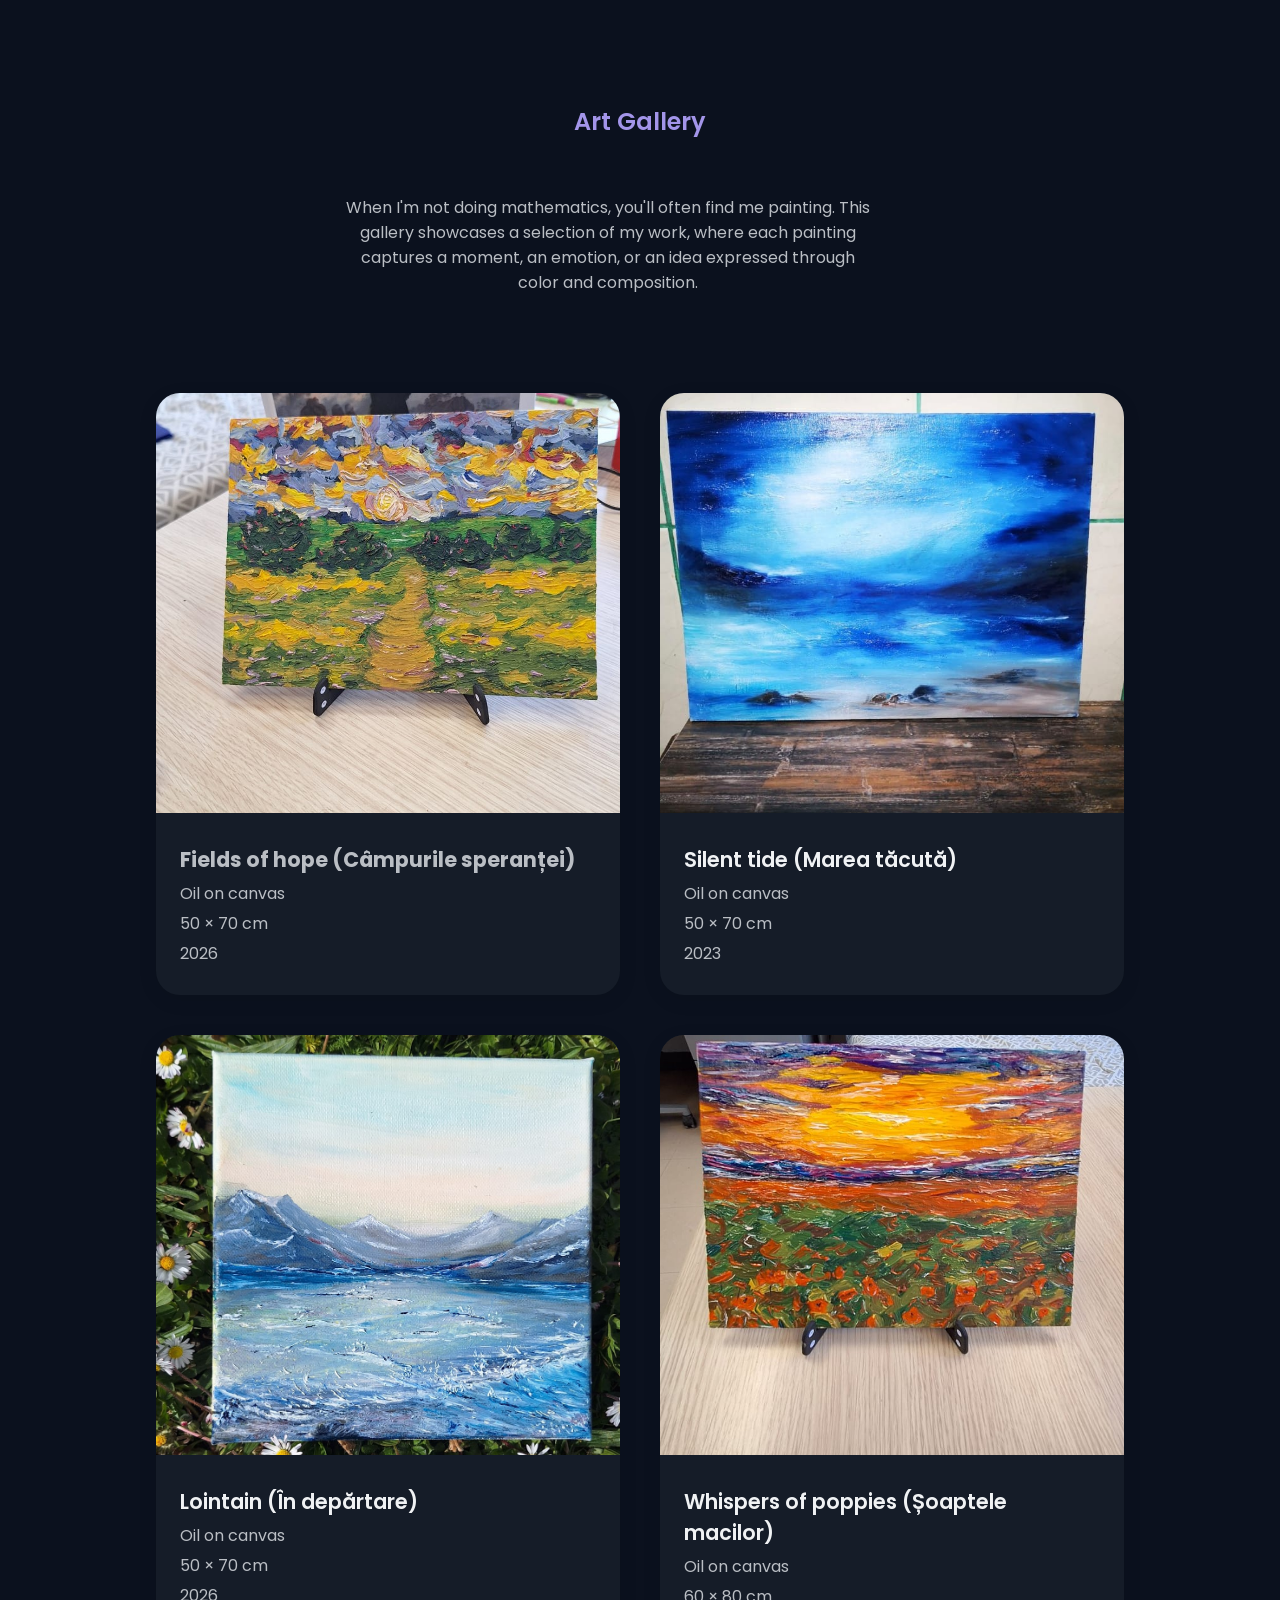
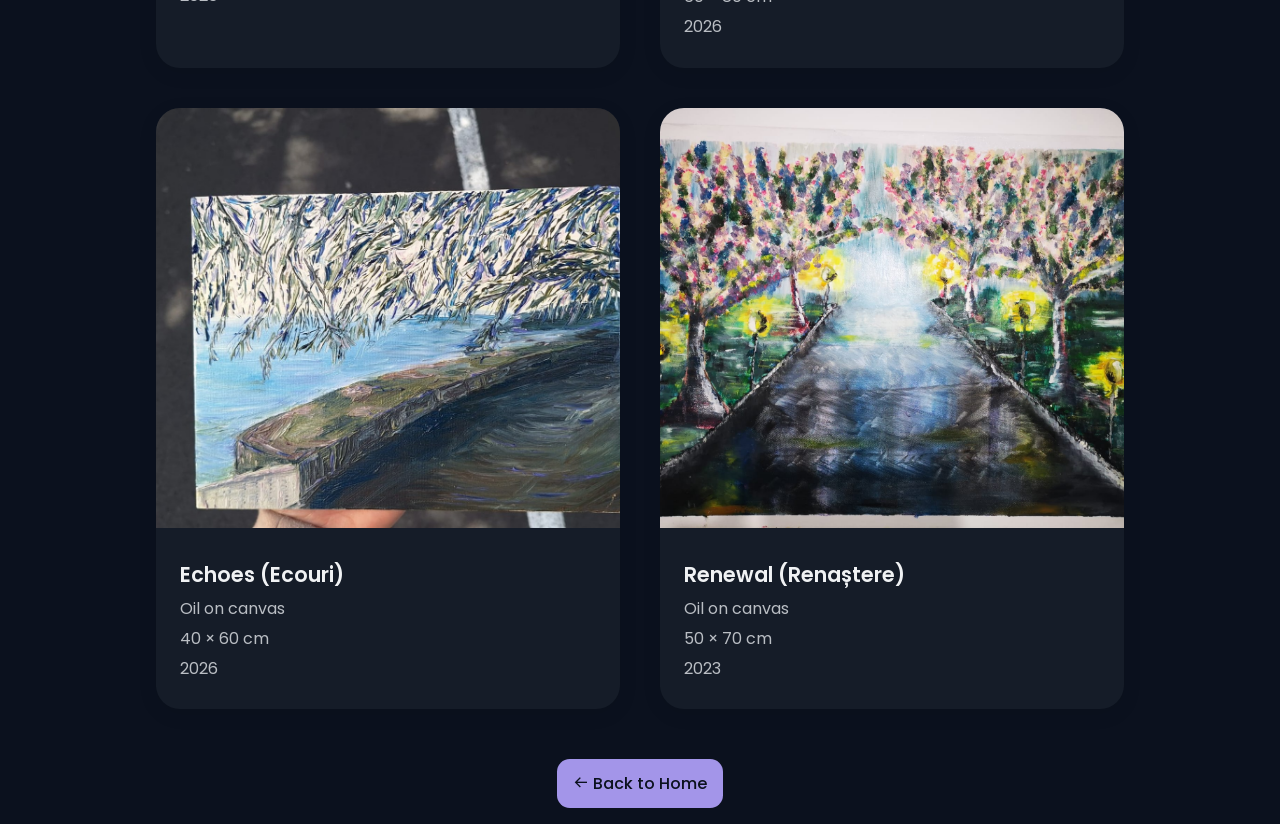
==== paintings.html @ 7c7a3808 "Update paintings.html" ====
<!DOCTYPE html>
<html lang="en">
<head>
    <meta charset="UTF-8">
    <meta name="viewport" content="width=device-width, initial-scale=1.0">
    <title>Art Gallery | Ana-Maria Oriță</title>
    
    <!--=============== ICONS ===============-->
    <link href="https://unpkg.com/boxicons@2.1.2/css/boxicons.min.css" rel="stylesheet">

    <!--=============== SWIPER FOR CAROUSELS (optional for publications/projects) ===============-->
    <link rel="stylesheet" href="assets/css/swiper-bundle.min.css">

    <!--=============== GOOGLE FONTS ===============-->
    <link href="https://fonts.googleapis.com/css2?family=Roboto:wght@400;500;700&family=Merriweather:wght@400;700&display=swap" rel="stylesheet">


    <link rel="stylesheet" href="assets/css/styles.css">
    <link href="https://unpkg.com/boxicons@2.1.2/css/boxicons.min.css" rel="stylesheet">
      
</head>

<body>
    <main class="main">
<section class="section">

    <h2 class="section__title">Art Gallery</h2>

    <p class="about__description" style="max-width:900px;margin:auto;text-align:center;">
        When I'm not doing mathematics, you'll often find me painting. This gallery showcases a selection of my work, where each painting captures a moment, an emotion, or an idea expressed through color and composition.

    </p>

    <br><br>
    
<!-- ================= Painting 11 ================= --> 
    <div class="paintings__container container">

        <div class="painting__card">

            <img src="assets/img/4.jpeg"
                 class="painting__img"
                 alt="Lointain">

            <div class="painting__content">

                <h5 class="painting__title">
                    Fields of hope (Câmpurile speranței)
                </h5>

                <p class="painting__medium">
                    Oil on canvas
                </p>

                <p class="painting__dimensions">
                    50 × 70 cm
                </p>

                <p class="painting__year">
                    2026
                </p>
                
                

            </div>

        </div>
         <!-- ================= Painting 4 ================= -->

        <div class="painting__card">

            <img src="assets/img/mare2.jpeg"
                 class="painting__img"
                 alt="Lointain">

            <div class="painting__content">

                <h3 class="painting__title">
                    Silent tide (Marea tăcută)
                </h3>

                <p class="painting__medium">
                    Oil on canvas
                </p>

                <p class="painting__dimensions">
                    50 × 70 cm
                </p>

                <p class="painting__year">
                    2023
                </p>
                
            </div>

        </div> 


    
 

        <!-- ================= Painting 1 ================= -->

        <div class="painting__card">

            <img src="assets/img/1.jpeg"
                 class="painting__img"
                 alt="Lointain">

            <div class="painting__content">

                <h3 class="painting__title">
                    Lointain (În depărtare)
                </h3>

                <p class="painting__medium">
                    Oil on canvas
                </p>

                <p class="painting__dimensions">
                    50 × 70 cm
                </p>

                <p class="painting__year">
                    2026
                </p>
                

            </div>

        </div>

        <!-- ================= Painting 2 ================= -->

        <div class="painting__card">

            <img src="assets/img/5.jpeg"
                 class="painting__img">

            <div class="painting__content">

                <h3 class="painting__title">
                   Whispers of poppies (Șoaptele macilor)
                </h3>

                <p class="painting__medium">
                    Oil on canvas
                </p>

                <p class="painting__dimensions">
                    60 × 80 cm
                </p>

                <p class="painting__year">
                    2026
                </p>

               

            </div>

        </div>

        <!-- ================= Painting 3 ================= -->

        <div class="painting__card">

            <img src="assets/img/3.jpeg"
                 class="painting__img">

            <div class="painting__content">

                <h3 class="painting__title">
                    Echoes (Ecouri)
                </h3>

                <p class="painting__medium">
                    Oil on canvas
                </p>

                <p class="painting__dimensions">
                    40 × 60 cm
                </p>

                <p class="painting__year">
                    2026
                </p>

               

            </div>

        </div> 
         <!-- ================= Painting 4 ================= -->

        <div class="painting__card">

            <img src="assets/img/2.jpeg"
                 class="painting__img"
                 alt="Lointain">

            <div class="painting__content">

                <h3 class="painting__title">
                    Renewal (Renaștere)
                </h3>

                <p class="painting__medium">
                    Oil on canvas
                </p>

                <p class="painting__dimensions">
                    50 × 70 cm
                </p>

                <p class="painting__year">
                    2023
                </p>
                
            </div>

        </div> 

    </div>
    
    

    <br><br>

    <div style="text-align:center;">

        <a href="index.html" class="button">
            <i class='bx bx-arrow-back'></i>
            Back to Home
        </a>

    </div>

</section>
</main>

</body>
</html>
---- assets/css/styles.css ----
/*=============== GOOGLE FONTS ===============*/
@import url("https://fonts.googleapis.com/css2?family=Poppins:wght@400;500;600&display=swap");

/*=============== VARIABLES CSS ===============*/
:root {
  --header-height: 3.5rem;

  /*========== Colors ==========*/
  /*Color mode HSL(hue, saturation, lightness)*/
  /*   
        Purple: hsl(250, 66%, 75%)
        Blue: hsl(207, 90%, 72%)
        Pink: hsl(356, 66%, 75%)
        Teal: hsl(174, 63%, 62%)
  */
  --first-hue: 250;
  --sat: 66%;
  --lig: 75%;
  --second-hue: 219;
  --first-color: hsl(var(--first-hue), var(--sat), var(--lig));
  --first-color-alt: hsl(var(--first-hue), var(--sat), 71%); /* -4% */
  --title-color: hsl(var(--second-hue), 15%, 95%);
  --text-color: hsl(var(--second-hue), 8%, 75%);
  --text-color-light: hsl(var(--second-hue), 4%, 55%);
  --body-color: hsl(var(--second-hue), 48%, 8%);
  --container-color: hsl(var(--second-hue), 32%, 12%);

  /*========== Font and typography ==========*/
  /*.5rem = 8px | 1rem = 16px ...*/
  --body-font: "Poppins", sans-serif;
  --biggest-font-size: 1.75rem;
  --h1-font-size: 1.5rem;
  --h2-font-size: 1.25rem;
  --h3-font-size: 1rem;
  --normal-font-size: 0.938rem;
  --small-font-size: 0.813rem;
  --smaller-font-size: 0.75rem;
  --tiny-font-size: 0.625rem;

  /*========== Font weight ==========*/
  --font-medium: 500;
  --font-semibold: 600;

  /*========== z index ==========*/
  --z-tooltip: 10;
  --z-fixed: 100;
  --z-modal: 1000;
}

/* Responsive typography */
@media screen and (min-width: 968px) {
  :root {
    --biggest-font-size: 2.5rem;
    --h1-font-size: 2.25rem;
    --h2-font-size: 1.5rem;
    --h3-font-size: 1.25rem;
    --normal-font-size: 1rem;
    --small-font-size: 0.875rem;
    --smaller-font-size: 0.813rem;
  }
}

/*=============== BASE ===============*/
* {
  box-sizing: border-box;
  padding: 0;
  margin: 0;
}

html {
  scroll-behavior: smooth;
}

body,
button,
input,
textarea {
  font-family: var(--body-font);
  font-size: var(--normal-font-size);
}

body {
  background-color: var(--body-color);
  color: var(--text-color);
  transition: 0.4s; /* for light mode animation */
}

h1,
h2,
h3 {
  color: var(--title-color);
  font-weight: var(--font-semibold);
}

ul {
  list-style: none;
}

a {
  text-decoration: none;
}

button {
  cursor: pointer;
  border: none;
  outline: none;
}

img {
  max-width: 100%;
  height: auto;
} 
.toggle-content {
    display: none;
    margin-top: 1rem;
    color: var(--text-color);
}

.toggle-title {
    cursor: pointer;
    color: var(--first-color);
}

.toggle-title:hover {
    text-decoration: underline;
}
/*=============== THEME ===============*/
.change__theme {
  font-size: 1.25rem;
  cursor: pointer;
  transition: 0.3s;
}

.change__theme:hover {
  color: var(--first-color);
}

/*========== Variables light theme ==========*/
body.light-theme {
  --title-color: hsl(var(--second-hue), 15%, 15%);
  --text-color: hsl(var(--second-hue), 8%, 35%);
  --body-color: hsl(var(--second-hue), 100%, 99%);
  --container-color: #e9e9e9;
}

/*========== 
    Color changes in some parts of 
    the website, in light theme
==========*/
.light-theme .scroll-header {
  box-shadow: 0 2px 4px hsla(0, 0%, 1%, 0.1);
}

.light-theme .nav__menu {
  background-color: hsla(var(--second-hue), 32%, 90%, 0.8);
}

.light-theme .section__subtitle {
  color: var(--text-color);
}

.light-theme .home__social-link {
  box-shadow: 0 2px 16px hsla(var(--second-hue), 48%, 8%, 0.1);
}

.light-theme .home__social-link::after,
.light-theme .footer__social-link {
  background-color: var(--title-color);
}

.light-theme .home__social-link,
.light-theme .home__scroll,
.light-theme .button,
.light-theme .button:hover,
.light-theme .active-work,
.light-theme .footer__title,
.light-theme .footer__link,
.light-theme .footer__copy {
  color: var(--title-color);
}

.light-theme .about__box {
  box-shadow: 0 2px 16px hsla(var(--second-hue), 48%, 8%, 0.1);
}

.light-theme .button,
.light-theme .skills__content,
.light-theme .services__card,
.light-theme .work__card,
.light-theme .testimonial__card,
.light-theme .contact__card,
.light-theme .contact__form-div {
  box-shadow: 0 2px 16px hsla(var(--second-hue), 48%, 8%, 0.1);
}

.light-theme::-webkit-scrollbar {
  background-color: hsl(var(--second-hue), 8%, 80%);
}
/*=============== REUSABLE CSS CLASSES ===============*/
.container {
  max-width: 968px;
  margin-left: 1rem;
  margin-right: 1rem;
}

.grid {
  display: grid;
  gap: 1.25rem;
}

.main {
  overflow: visible;
}

.section {
  padding: 4.5rem 0 1rem;
}

.section__title,
.section__subtitle {
  text-align: center;
}

.section__title {
  font-size: var(--h2-font-size);
  color: var(--first-color);
  margin-bottom: 2rem;
}

.section__subtitle {
  display: block;
  font-size: var(--smaller-font-size);
  color: var(--text-color-light);
}


/*=============== HEADER & NAV===============*/
.header {
  position: fixed;
  top: 0;
  left: 0;
  width: 100%;
  /* height: var(--header-height); */
  background-color: var(--body-color);
  z-index: var(--z-fixed);
  transition: 0.4s;
}

.nav {
  height: var(--header-height);
  display: flex;
  justify-content: space-between;
  align-items: center;
}

.nav__logo {
  color: var(--first-color);
  font-weight: var(--font-medium);
  transition: 0.4s;
}

.nav__logo:hover {
  color: var(--first-color-alt);
}

.nav__menu {
  position: fixed;
  bottom: 1rem;
  background-color: hsla(var(--second-hue), 32%, 16%, 0.8);
  width: 90%;
  border-radius: 4rem;
  padding: 1rem 2.25rem;
  backdrop-filter: blur(10px);
  transition: 0.4s;
}

.nav__list {
  display: flex;
  justify-content: space-between;
  align-items: center;
}

.nav__link {
  color: var(--text-color);
  font-size: 1.25rem;
  padding: 0.4rem;
  font-weight: var(--font-medium);
  text-decoration: none;
  transition: 0.4s;
  display: flex;
  border-radius: 5rem;
}

/* Active link */
.active-link {
  background: linear-gradient(
    180deg,
    hsla(var(--first-hue), var(--sat), var(--lig), 0.5),
    hsla(var(--first-hue), var(--sat), var(--lig), 0.2)
  );
  box-shadow: 0 0 16px hsla(var(--first-hue), var(--sat), var(--lig), 0.4);
  border-radius: 5rem;

  color: var(--title-color);
}

/* Change background header */
.scroll-header {
  box-shadow: 0 4px 4px hsla(0, 0%, 4%, 0.3);
}

/*=============== HOME ===============*/
.home__container {
  position: relative;
  row-gap: 4.5rem;
  padding-top: 2rem;
}

.home__data {
  text-align: center;
}

.home__greeting,
.home__education {
  font-size: var(--small-font-size);
  font-weight: var(--font-medium);
}

.home__greeting {
  display: block;
  color: var(--title-color);
  margin-bottom: 0.25rem;
}

.home__education {
  color: var(--text-color);
  margin-bottom: 2.5rem;
}

.home__name {
  font-size: var(--biggest-font-size);
  color: var(--first-color);
}

.home__img {
  width: 160px;
}

.home__handle {
  justify-self: center;
  width: 190px;
  height: 293px;
  background: linear-gradient(
    180deg,
    hsla(var(--first-hue), var(--sat), var(--lig), 0.5),
    hsla(var(--first-hue), var(--sat), var(--lig), 0.1)
  );

  border-radius: 10rem 10rem 1rem 1rem;
  display: flex;
  align-items: flex-end;
  justify-content: center;
  overflow: hidden;
}

.home__button {
  display: flex;
  justify-content: center;
  align-items: center;
  gap: 1rem;
}

.home__social,
.home__scroll {
  position: absolute;
}

.home__social {
  bottom: 4rem;
  left: 0;
  display: grid;
  row-gap: 0.5rem;
}

.home__social-link {
  width: max-content;
  background-color: var(--container-color);
  color: var(--first-color);
  padding: 0.25rem;
  border-radius: 0.5rem;
  display: flex;
  font-size: 1rem;
  transition: 0.4s;
}

.home__social-link:hover {
  background-color: var(--first-color);
  color: #ffffff;
}

.home__social::after {
  content: "";
  width: 32px;
  height: 1px;
  background-color: var(--first-color);
  transform: rotate(90deg) translate(16px, 4px);
}

.home__scroll {
  color: var(--first-color);
  right: -1.5rem;
  bottom: 4rem;
  display: grid;
  row-gap: 2.25rem;
  justify-items: center;
}

.home__scroll-icon {
  font-size: 1.25rem;
}

.home__scroll-name {
  font-size: var(--smaller-font-size);
  transform: rotate(-90deg);
}

/*=============== BUTTONS ===============*/
.button {
  display: inline-block;
  background-color: var(--first-color);
  color: var(--body-color);
  padding: 0.75rem 1rem;
  border-radius: 0.8rem;
  font-weight: var(--font-medium);
  transition: 0.4s;
}

.button:hover {
  background-color: var(--first-color-alt);
  color: var(--body-color);
}

.button--ghost {
  background-color: transparent;
  color: var(--first-color);
  border: 1px solid var(--first-color);
}

/*=============== ABOUT ===============*/
.about__container {
  row-gap: 2.5rem;
}

.about__img {
  width: 220px;
  border-radius: 1.5rem;
  justify-self: center;
}

.about__data {
  text-align: center;
}

.about__info {
  display: grid;
  grid-template-columns: repeat(3, 1fr);
  gap: 0.5rem;
  margin-bottom: 2rem;
}

.about__box {
  background-color: var(--container-color);
  border-radius: 0.75rem;
  padding: 0.75rem 0.5rem;
}

.about__icon {
  font-size: 1.5rem;
  color: var(--first-color);
  margin-bottom: 0.5rem;
}

.about__title {
  font-size: var(--small-font-size);
}

.about__subtitle {
  font-size: var(--tiny-font-size);
}

.about__description {
  margin-bottom: 2rem;
}

/*=============== SKILLS ===============*/

/* Container general */
.skills__container {
  display: flex;
  flex-wrap: wrap;         /* permite mai multe coloane/rânduri */
  gap: 2rem;               /* spațiu între coloane */
  padding-top: 1rem;
  justify-content: center; /* centrăm conținutul */
}

/* Fiecare box de skills */
.skills__content {
  background-color: var(--container-color);
  padding: 2rem;           /* mai uniform */
  border-radius: 1.25rem;
  flex: 1 1 400px;         /* ocupă minim 400px, se extinde dacă e nevoie */
  max-width: 480px;        /* nu devine prea larg */
  display: flex;
  flex-direction: column;
  align-items: center;
}

/* Titlu box */
.skills__title {
  font-size: var(--h3-font-size);
  font-weight: var(--font-medium);
  color: var(--first-color);
  text-align: center;
  margin-bottom: 1.5rem;
}

/* Container pentru itemele de skills */
.skills__box {
  display: flex;
  flex-wrap: wrap;          /* permite împărțirea pe mai multe rânduri */
  gap: 1rem 2rem;           /* 1rem între rânduri, 2rem între coloane */
  justify-content: center;
}

/* Fiecare skill individual */
.skills__data {
  flex: 1 1 45%;            /* două coloane pe desktop */
  display: flex;
  align-items: center;
  gap: 0.5rem;              /* spațiu între icon și text */
  margin-bottom: 0.5rem;    /* spațiu între rânduri */
}

/* Iconițe check */
.skills .bxs-badge-check {
  font-size: 1.2rem;
  color: var(--first-color);
}

/* Numele skill-ului */
.skills__name {
  font-size: var(--normal-font-size);
  font-weight: var(--font-medium);
  line-height: 1.3;
}

/* Nivel skill (dacă folosești) */
.skills__level {
  font-size: var(--small-font-size);
}

/* Responsive: ecrane mici */
@media screen and (max-width: 630px) {
  .skills__data {
    flex: 1 1 100%;        /* pe mobil, o coloană pe rând */
  }

  .skills__content {
    padding: 1.5rem;
  }
}

/*=============== SERVICES ===============*/
.services__container {
  grid-template-columns: repeat(2, 1fr);
  gap: 1.5rem;
  padding-top: 1rem;
}

.services__card {
  background-color: var(--container-color);
  padding: 3rem 1.5rem 1.5em;
  border-radius: 1.25rem;
}

.services__title {
  font-size: var(--h3-font-size);
  margin-bottom: 2.5rem;
}

.services__button {
  color: var(--first-color);
  font-size: var(--small-font-size);
  display: flex;
  align-items: center;
  column-gap: 0.25rem;
  cursor: pointer;
}

.services__button:hover .services__icon {
  transform: translateX(0.25rem);
}

.services__icon {
  font-size: 1rem;
  transition: 0.4s;
}

/* Services modal */
.services__modal {
  position: fixed;
  inset: 0;
  background-color: hsl(var(--second-hue), 28%, 16%, 0.7);
  padding: 2rem 1rem;
  display: grid;
  place-items: center;
  transition: 0.4s;
  z-index: var(--z-modal);
  visibility: hidden;
  opacity: 0;
}

.services__modal-content {
  background-color: var(--body-color);
  padding: 4.5rem 1.5rem 2.5rem;
  border-radius: 1.5rem;
  position: relative;
}

.services__modal-title,
.services__modal-description {
  text-align: center;
}

.services__modal-title {
  font-size: var(--h3-font-size);
  color: var(--first-color);
  margin-bottom: 1rem;
}

.services__modal-description {
  font-size: var(--small-font-size);
  margin-bottom: 2rem;
}

.services__modal-list {
  display: grid;
  row-gap: 0.75rem;
}

.services__modal-item {
  display: flex;
  align-items: flex-start;
  column-gap: 0.5rem;
}

.services__modal-icon {
  font-size: 1.5rem;
  color: var(--first-color);
}

.services__modal-info {
  font-size: var(--small-font-size);
}

.services__modal-close {
  position: absolute;
  top: 1.5rem;
  right: 1.5rem;
  font-size: 1.5rem;
  color: var(--first-color);
  cursor: pointer;
}
/*Active modal*/

.active-modal {
  visibility: visible;
  opacity: 1;
}

/*=============== WORK ===============*/

.work__container {
  padding-top: 1rem;
}

.work__filters {
  display: flex;
  justify-content: center;
  align-items: center;
  column-gap: 0.75rem;
  margin-bottom: 2rem;
}

.work__item {
  cursor: pointer;
  color: var(--title-color);
  padding: 0.25rem 0.75rem;
  font-weight: var(--font-medium);
  border-radius: 0.5rem;
}

.work__card {
  background-color: var(--container-color);
  padding: 1rem;
  border-radius: 1rem;
}

.work__img {
  border-radius: 1rem;
  margin-bottom: 0.75rem;
}

.work__title {
  font-size: var(--normal-font-size);
  font-weight: var(--font-medium);
  margin-bottom: 0.25rem;
}

.work__button {
  width: max-content;
  color: var(--first-color);
  font-size: var(--small-font-size);
  display: flex;
  align-items: center;
  column-gap: 0.25rem;
  cursor: pointer;
}

.work__button:hover .work__icon {
  transform: translateX(0.25rem);
}

.work__icon {
  font-size: 1rem;
  transition: 0.4s;
}

/* Active item work*/
.active-work {
  background-color: var(--first-color);
  color: var(--body-color);
}

/*=============== TESTIMONIAL ===============*/
.testimonial__card {
  background-color: var(--container-color);
  padding: 1.25rem 1.5rem;
  border-radius: 1.5rem;
  margin-bottom: 3rem;
}

.testimonial__img {
  width: 60px;
  border-radius: 3rem;
  margin-bottom: 1rem;
}

.testimonial__name {
  font-size: var(--normal-font-size);
  font-weight: var(--font-medium);
  margin-bottom: 0.25rem;
}

.testimonial__description {
  font-size: var(--small-font-size);
  margin-bottom: 0.15rem;
}

/* Swiper class */
.swiper-pagination-bullet {
  background-color: var(--text-color-light);
}

.swiper-pagination-bullet-active {
  background-color: var(--first-color);
}

/*=============== CONTACT ===============*/
.contact__container {
  row-gap: 3rem;
  padding-bottom: 3rem;
}

.contact__title {
  text-align: center;
  font-size: var(--h3-font-size);
  margin-bottom: 1.5rem;
}

.contact__info {
  display: grid;
  gap: 1rem;
}

.contact__card {
  background-color: var(--container-color);
  padding: 2rem 1rem;
  border-radius: 0.75rem;
  text-align: center;
}

.contact__card-icon {
  font-size: 2rem;
  color: var(--title-color);
  margin-bottom: 0.25rem;
}

.contact__card-title,
.contact__card-data {
  font-size: var(--small-font-size);
}

.contact__card-title {
  font-weight: var(--font-medium);
}

.contact__card-data {
  display: block;
  margin-bottom: 0.75rem;
}

.contact__button {
  color: var(--first-color);
  font-size: var(--small-font-size);
  display: flex;
  align-items: center;
  justify-content: center;
  column-gap: 0.25rem;
  cursor: pointer;
}

.contact__button:hover .contact__button-icon {
  transform: translateX(0.25rem);
}

.contact__button-icon {
  font-size: 1rem;
  transition: 0.4s;
}

.contact__form-div {
  position: relative;
  margin-bottom: 2rem;
  height: 4rem;
}

.contact__form-input {
  position: absolute;
  top: 0;
  left: 0;
  width: 100%;
  height: 100%;
  border: 2px solid var(--text-color-light);
  background: none;
  border-radius: 0.75rem;
  padding: 1.5rem;
  font-size: var(--normal-font-size);
  color: var(--text-color);
  outline: none;
  z-index: 1;
}

.contact__form-tag {
  position: absolute;
  top: -0.75rem;
  left: 1.25rem;
  font-size: var(--smaller-font-size);
  padding: 0.25rem;
  background-color: var(--body-color);
  z-index: 10;
}

.contact__form-area {
  height: 17rem;
}

.contact__form-area textarea {
  resize: none;
}
/*=============== FOOTER ===============*/
.footer {
  background-color: var(--first-color);
}

.footer__container {
  padding: 2rem 0 6rem;
}

.footer__title,
.footer__link {
  color: var(--body-color);
}

.footer__title {
  text-align: center;
  margin-bottom: 2rem;
}

.footer__list {
  display: flex;
  justify-content: center;
  align-items: center;
  column-gap: 1.5rem;
  margin-bottom: 2rem;
}

.footer__social {
  display: flex;
  justify-content: center;
  align-items: center;
  column-gap: 1.25rem;
}

.footer__social-link {
  background-color: var(--body-color);
  color: var(--first-color);
  padding: 0.35rem;
  border-radius: 0.25rem;
  font-size: 1rem;
  display: inline-flex;
}

.footer__copy {
  display: block;
  margin-top: 4.5rem;
  color: var(--container-color);
  text-align: center;
  font-size: var(--smaller-font-size);
  margin-bottom: 2rem;
}

/*=============== SCROLL BAR ===============*/
::-webkit-scrollbar {
  width: 0.5rem;
  border-radius: 0.5rem;
  background-color: var(--container-color);
}

::-webkit-scrollbar-track {
  border-radius: 1.5rem;
}

::-webkit-scrollbar-thumb {
  background-color: var(--first-color);
  border-radius: 0.5rem;
}

::-webkit-scrollbar-thumb:hover {
  background-color: var(--first-color-alt);
}

/*=============== BREAKPOINTS ===============*/
/* For small devices */
@media screen and (max-width: 320px) {
  .nav__menu {
    padding: 1rem 1.5rem;
  }

  .home__button {
    flex-direction: column;
  }

  .home__handle {
    width: 150px;
    height: 253px;
  }

  .home__img {
    width: 130px;
  }

  .about__info {
    grid-template-columns: repeat(2, 1fr);
  }

  .skills__box {
    column-gap: 1rem;
  }

  .skills__name {
    font-size: var(--small-font-size);
  }

  .skills__level {
    font-size: var(--smaller-font-size);
  }

  .services__container {
    grid-template-columns: 145px;
    justify-content: center;
  }

  .work__item {
    font-size: var(--small-font-size);
  }

  .work__filters {
    column-gap: 0.25rem;
  }
}

@media screen and (min-width: 435px) {
  .work__container {
    justify-content: center;
    grid-template-columns: repeat(2, max-content);
  }

  .work__img {
    width: 165px;
  }
}

/* For medium devices */
@media screen and (min-width: 630px) {
  .nav__menu {
    width: 328px;
    left: 0;
    right: 0;
    margin: 0 auto;
  }

  .about__info {
    grid-template-columns: repeat(3, 180px);
    justify-content: center;
  }

  .about__description {
    padding: 1rem 5rem;
    width: 600px;
    margin: 0 auto 2rem auto;
  }

  .about__box {
    padding: 1.75rem 0.95rem;
  }

  .skills__container {
    justify-content: center;
  }

  .skills__content {
    padding: 4rem 8.8rem;
  }

  .skills__title {
    font-size: var(--h3-font-size);
    margin-bottom: 1.5rem;
  }

  .skills__box {
    column-gap: 5.5rem;
  }

  .services__container {
    grid-template-columns: repeat(3, 177px);
    justify-content: center;
  }

  .services__modal-content {
    width: 500px;
    padding: 4.5rem 2.5rem 2.5rem;
  }

  .services__modal-description {
    padding: 0 3.5rem;
  }

  .work__container {
    justify-content: center;
    grid-template-columns: repeat(2, max-content);
  }

  .work__img {
    width: 250px;
  }

  .testimonial__container {
    width: 600px;
    margin: auto;
  }

  .contact__container {
    display: grid;
    grid-template-columns: 220px 340px;
    column-gap: 2rem;
    justify-content: center;
  }

  .contact__info {
    grid-template-columns: 200px;
    gap: 1rem;
  }

  .contact__form {
    width: 340px;
  }
  /* .contact__info {
    grid-template-columns: 350px;
    justify-content: center;
  }

  .contact__form {
    width: 360px;
    margin: 0 auto;
  } */
}

/* @media screen and (min-width: 767px) {
  /* .work__container {
    grid-template-columns: repeat(2, max-content);
  } */

/* .contact__info {
    grid-template-columns: 300px;
  }

  .contact__container {
    grid-template-columns: repeat(2, 325px);
    justify-content: center;
  }
} */

/* For large devices */
@media screen and (min-width: 992px) {
  .container {
    margin-left: auto;
    margin-right: auto;
  }

  .section {
    padding: 6.5rem 0 1rem;
  }

  .section__title {
    margin-bottom: 3.5rem;
  }

  .nav {
    height: calc(var(--header-height) + 1rem);
  }

  .home__handle {
    width: 290px;
    height: 400px;
  }

  .home__img {
    width: 220px;
  }
  .home__social-link {
    padding: 0.4rem;
    font-size: 1.25rem;
  }

  .home__social::after {
    transform: rotate(90deg) translate(16px, -1px);
  }

  .home__scroll-icon {
    font-size: 2rem;
  }

  .about__container {
    grid-template-columns: repeat(2, 1fr);
    align-items: center;
    column-gap: 4rem;
  }

  .about__img {
    width: 350px;
  }

  .about__data {
    text-align: initial;
  }

  .about__info {
    justify-content: initial;
    gap: 2rem;
  }

  .about__box {
    text-align: center;
    padding: 1rem 1.25rem;
  }

  .about__description {
    padding: 0 4rem 0 0;
    margin-bottom: 2.5rem;
  }

  .skills__container {
    grid-template-columns: repeat(2, 460px);
    column-gap: 3rem;
  }

  .skills__title {
    margin-bottom: 3.5rem;
  }

  .services__container {
    grid-template-columns: repeat(3, 300px);
    column-gap: 2rem;
  }

  .services__card {
    padding: 5rem 2rem 1.5rem;
  }

  .work__container {
    grid-template-columns: repeat(3, max-content);
    gap: 3rem;
  }

  .work__card {
    padding: 1.25rem;
  }

  .work__img {
    margin-bottom: 2rem;
  }

  .work__title {
    margin-bottom: 0.5rem;
  }

  .testimonial__container {
    width: 970px;
  }

  .testimonial__card {
    padding: 1.5rem 2rem;
  }

  .contact__info {
    grid-template-columns: 430px;
    gap: 1rem;
  }

  .contact__form {
    width: 430px;
  }

  .contact__form-area {
    height: 18rem;
  }

  .contact__container {
    grid-template-columns: repeat(2, 430px);
    column-gap: 6rem;
  }

  .footer__social-link {
    font-size: 1.25rem;
    padding: 0.4rem;
    border-radius: 0.5rem;
  }
  #talks a {
  color: var(--first-color);   /* movul temei */
  text-decoration: underline;
  transition: 0.3s;
}

#talks a:hover {
  color: var(--first-color-alt); /* nuanță mai deschisă la hover */
}
  .contact__info {
  display: flex;           /* schimbăm grid în flex */
  gap: 2rem;               /* spațiu între carduri */
  flex-wrap: wrap;         /* să meargă pe rânduri dacă e prea mic ecranul */
  justify-content: center; /* centru pe orizontală */
} 
  .contact__card {
  flex: 1 1 300px;  /* crește până la 300px, dar se micșorează dacă e nevoie */
  max-width: 350px; /* nu devine prea mare */
  text-align: center;
}

}
.talks-cards {
  grid-template-columns: repeat(auto-fit, minmax(200px, 1fr));
  gap: 2rem;
  margin-top: 2rem;
}

.talk-card {
  background-color: var(--container-color);
  padding: 2rem;
  border-radius: 1.25rem;
  text-align: center;
  cursor: pointer;
  transition: transform 0.3s, box-shadow 0.3s;
}

.talk-card:hover {
  transform: translateY(-5px);
  box-shadow: 0 8px 20px hsla(var(--second-hue), 48%, 8%, 0.25);
}

.talk-details {
  display: none;
  margin-top: 2rem;
  padding: 2rem;
  background-color: var(--container-color);
  border-radius: 1.25rem;
}

.talk-details img {
  width: 100%;
  max-width: 400px;
  margin: 1rem 0;
  border-radius: 0.75rem;
}
/* Ascunde inițial pozele */
/* Implicit: desktop / laptop */
/* Implicit pe desktop: imagini una sub alta */
.conference-images {
    display: block;       /* una sub alta */
}

.conference-images .conference-img {
    display: block;       /* fiecare imagine pe rând */
    width: 100%;
    max-width: 400px;     /* sau ce dimensiune vrei */
    margin-bottom: 1rem;
}

/* Pe mobil (<768px) putem avea două pe rând */
@media (max-width: 768px) {
    .conference-images {
        display: flex;
        flex-wrap: wrap;
        gap: 10px;
    }
    .conference-images .conference-img {
        width: calc(50% - 10px); /* două pe rând */
        max-width: none;
    }
}

/* Pe telefoane mici: o poză pe rând */
@media (max-width: 480px) {
    .conference-images .conference-img {
        width: 100%;
    }
}



/* Mic efect de hover pe titlu */
.conference-title {
    cursor: pointer;
    color: var(--first-color);
    transition: 0.3s;
}

.conference-title:hover {
    text-decoration: underline;
}
.conference-item h4,
.work__title{
    color: var(--first-color);
    font-size: var(--normal-font-size);
    font-weight: var(--font-medium);
}

.services__title,
.conference-item h4 {
    color: var(--first-color);
}

#publications.section {
    padding: 4.5rem 1rem 1rem; /* top 4.5rem, lateral 1rem, bottom 1rem */
}
#publications .work__card:hover {
    transform: translateY(-5px);
    box-shadow: 0 8px 20px hsla(var(--second-hue), 48%, 8%, 0.25);
    transition: transform 0.3s, box-shadow 0.3s;
}

/* galerie ascunsa initial */
.toggle-content{
    display: none;
}

/* galerie afisata */
.show-gallery{
    display: block;
}

/* buton photos */
.photos-btn{
    cursor: pointer;
    color: var(--first-color);
    font-weight: 500;
    margin-top: .5rem;
    display: inline-block;
}

.photos-btn:hover{
    text-decoration: underline;
}
/* pt picturi*/ 
.about__link{
    color: inherit;
    text-decoration: none;
    display: block;
}

.about__link:hover{
    transform: translateY(-3px);
    transition: .3s;
}


/*=============== PAINTINGS GALLERY ===============*/

.paintings__container {
    display: grid;
    grid-template-columns: repeat(auto-fit, minmax(300px, 1fr));
    gap: 2.5rem;
    margin-top: 3rem;
}

.painting__card {
    background: var(--container-color);
    border-radius: 1.5rem;
    overflow: hidden;
    box-shadow: 0 5px 20px rgba(0, 0, 0, 0.08);
    transition: transform 0.3s ease, box-shadow 0.3s ease;
}

.painting__card:hover {
    transform: translateY(-8px);
    box-shadow: 0 12px 30px rgba(0, 0, 0, 0.15);
}

.painting__img {
    width: 100%;
    height: 420px;
    object-fit: cover;
    cursor: pointer;
    transition: transform 0.3s ease;
}

.painting__img:hover {
    transform: scale(1.02);
}

.painting__content {
    padding: 1.5rem;
}

.painting__title {
    font-size: 1.3rem;
    margin-bottom: 0.4rem;
}

.painting__medium,
.painting__dimensions,
.painting__year {
    color: var(--text-color);
    margin-bottom: 0.3rem;
}
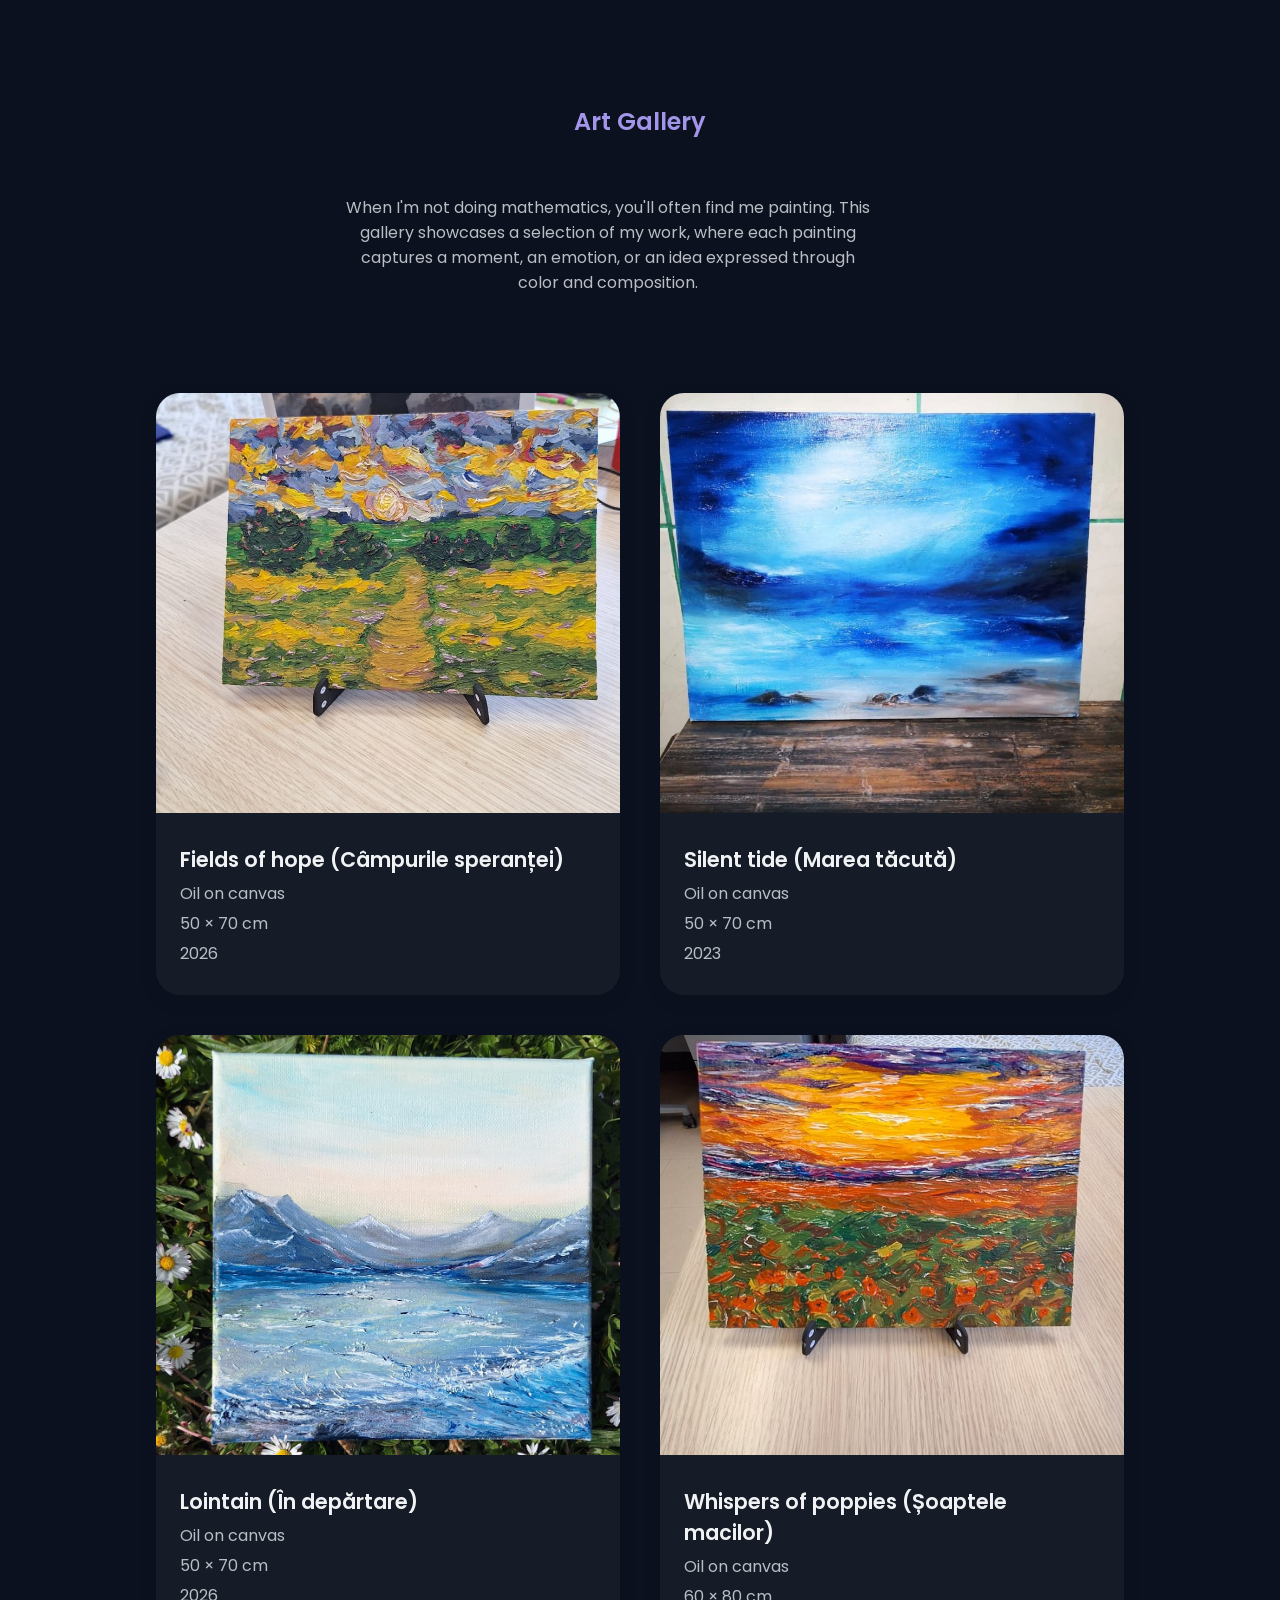
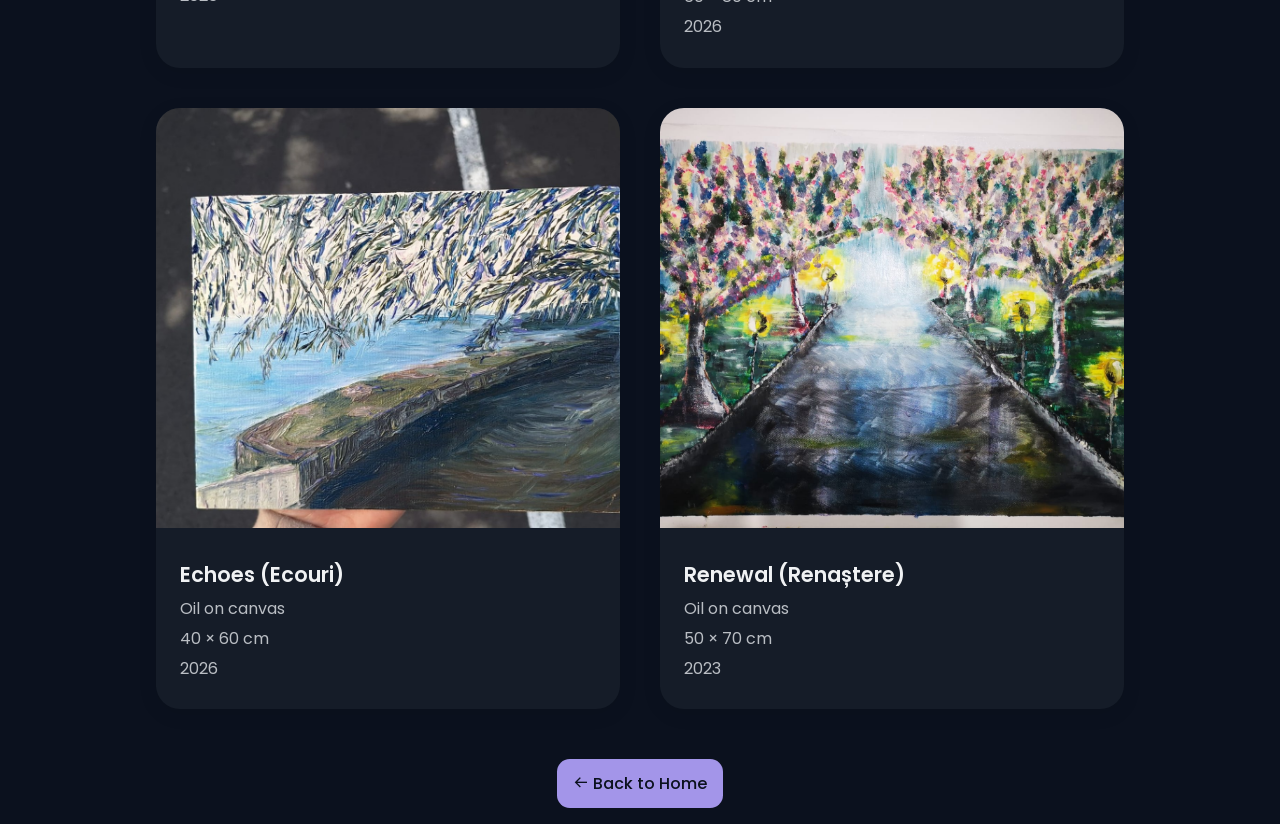
==== commit c3649b26: "Update paintings.html" ====
--- a/paintings.html
+++ b/paintings.html
@@ -44,9 +44,9 @@
 
             <div class="painting__content">
 
-                <h5 class="painting__title">
+                <h3 class="painting__title">
                     Fields of hope (Câmpurile speranței)
-                </h5>
+                </h3>
 
                 <p class="painting__medium">
                     Oil on canvas
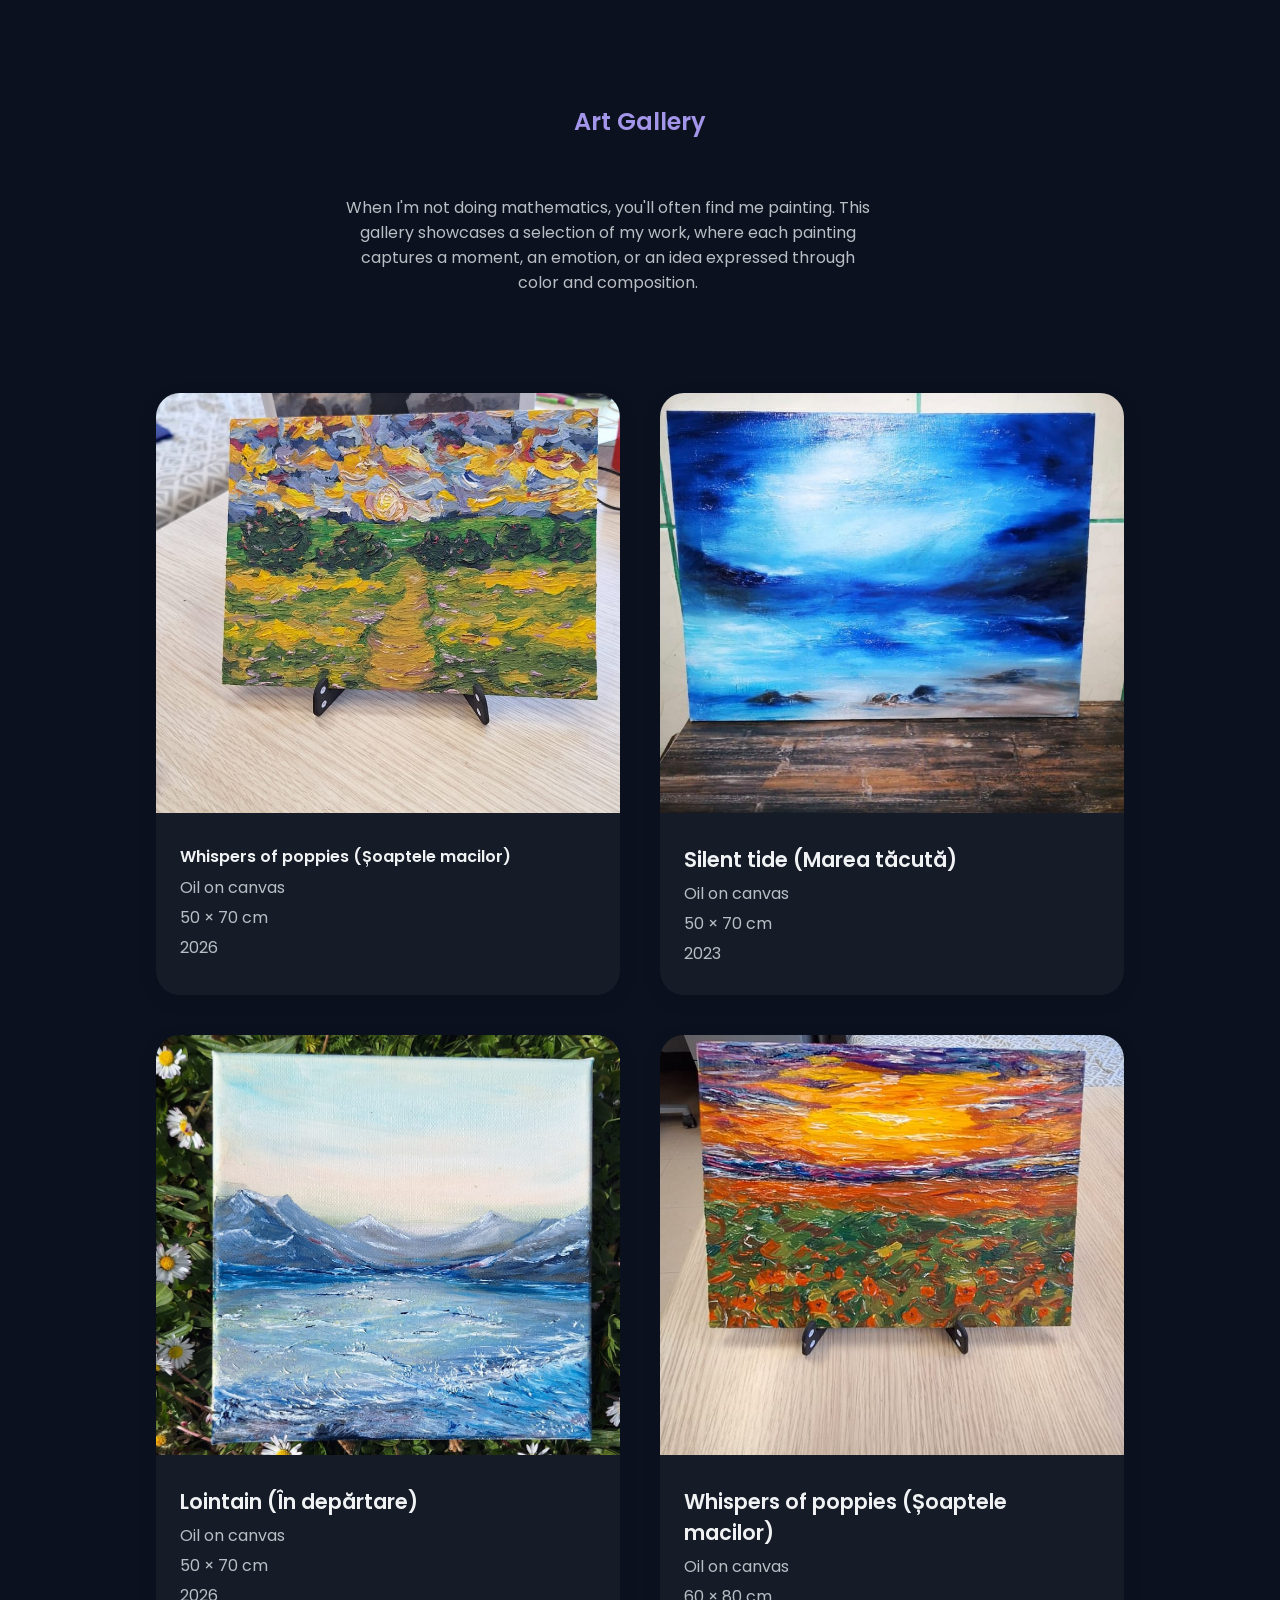
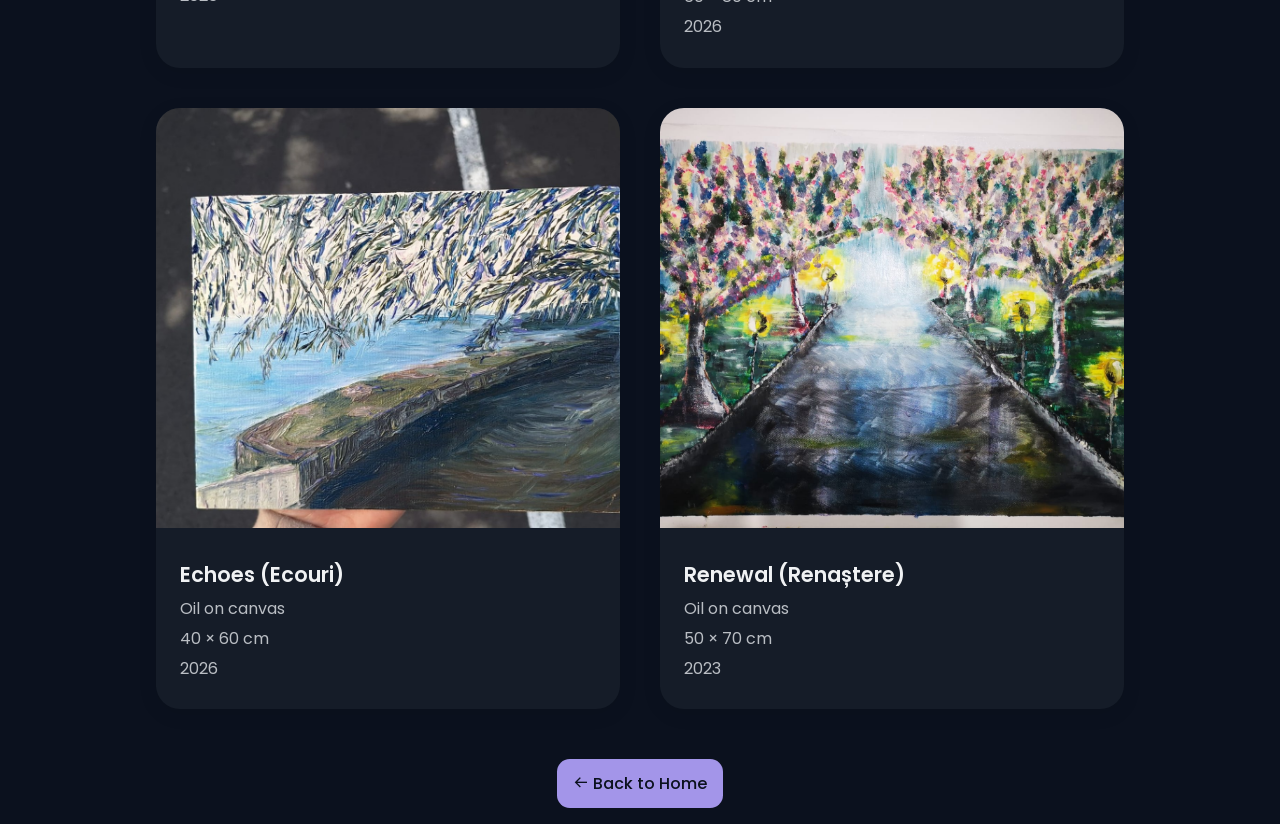
==== commit 9213fb5d: "Update paintings.html" ====
--- a/paintings.html
+++ b/paintings.html
@@ -43,10 +43,11 @@
                  alt="Lointain">
 
             <div class="painting__content">
-
-                <h3 class="painting__title">
-                    Fields of hope (Câmpurile speranței)
-                </h3>
+                
+                <h3 class="painting__title" style="font-size: 16px;">
+                        Whispers of poppies (Șoaptele macilor)
+                </h3>
+                
 
                 <p class="painting__medium">
                     Oil on canvas
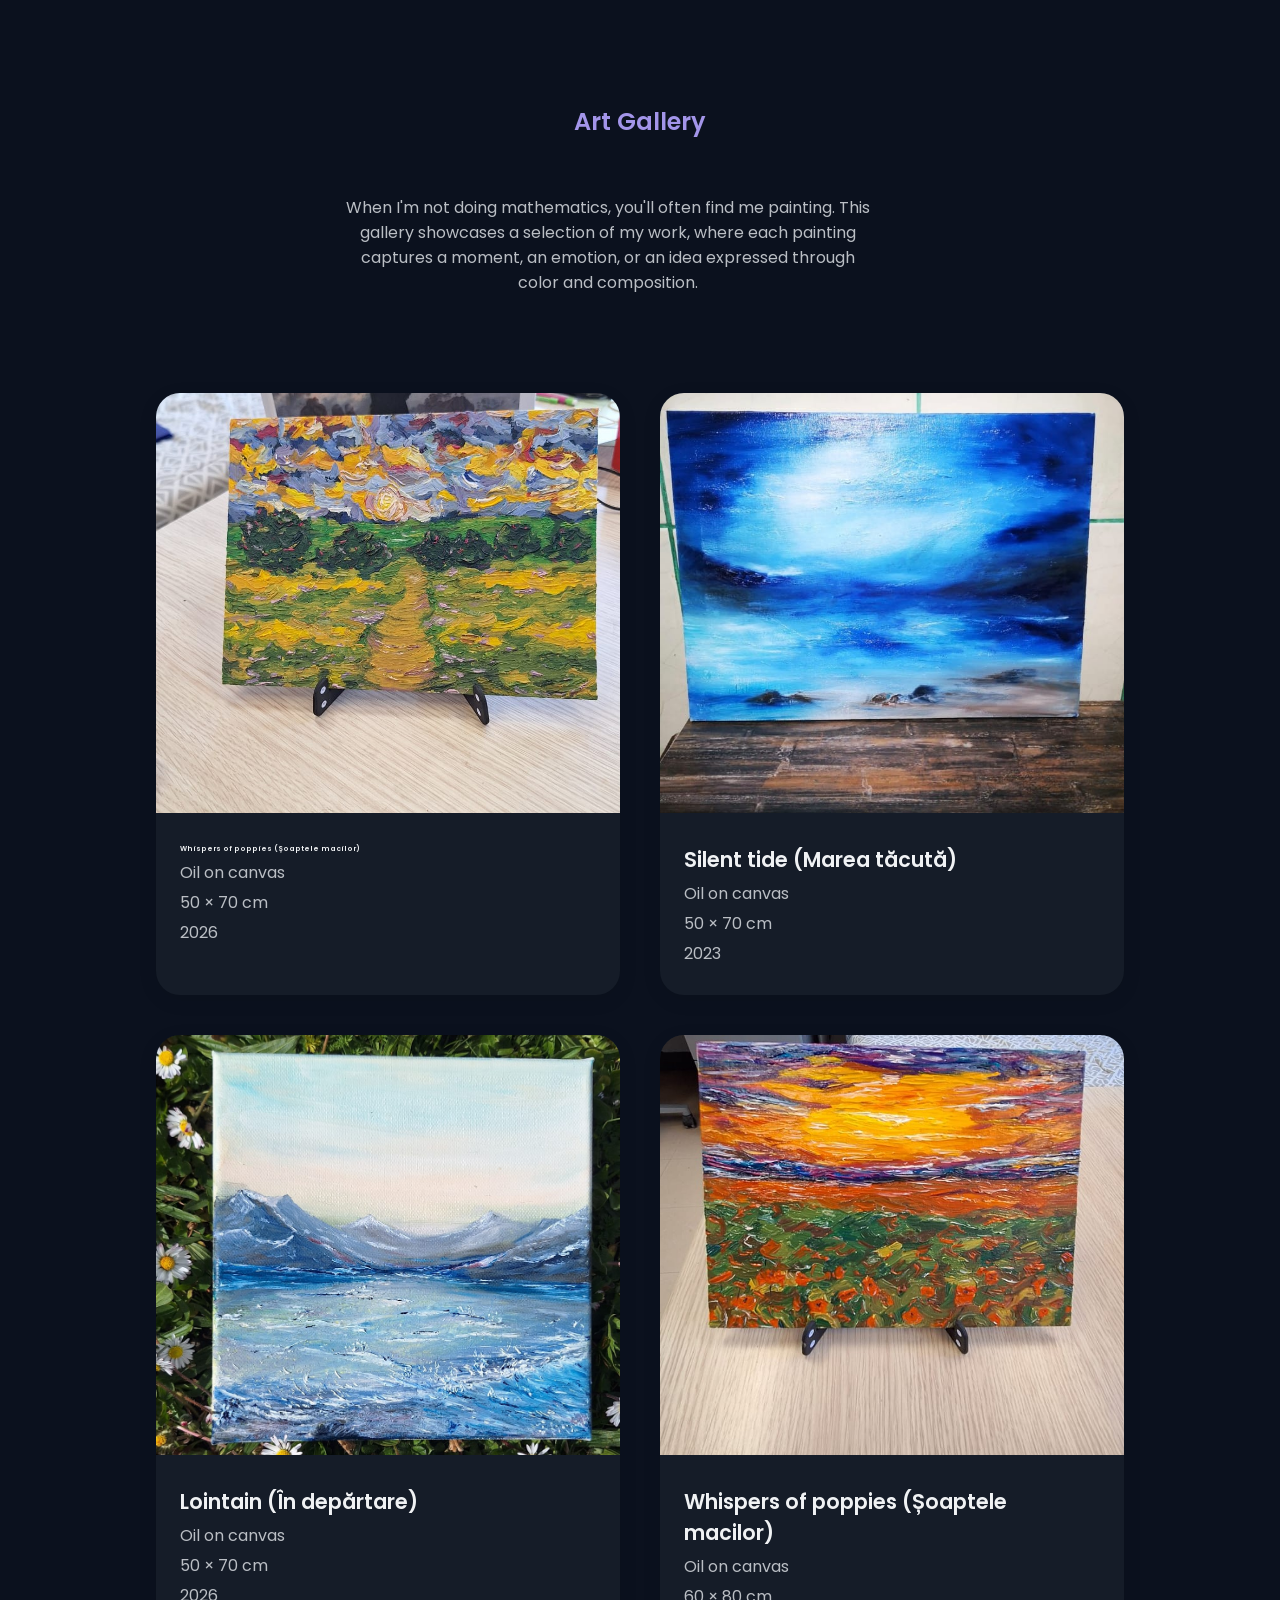
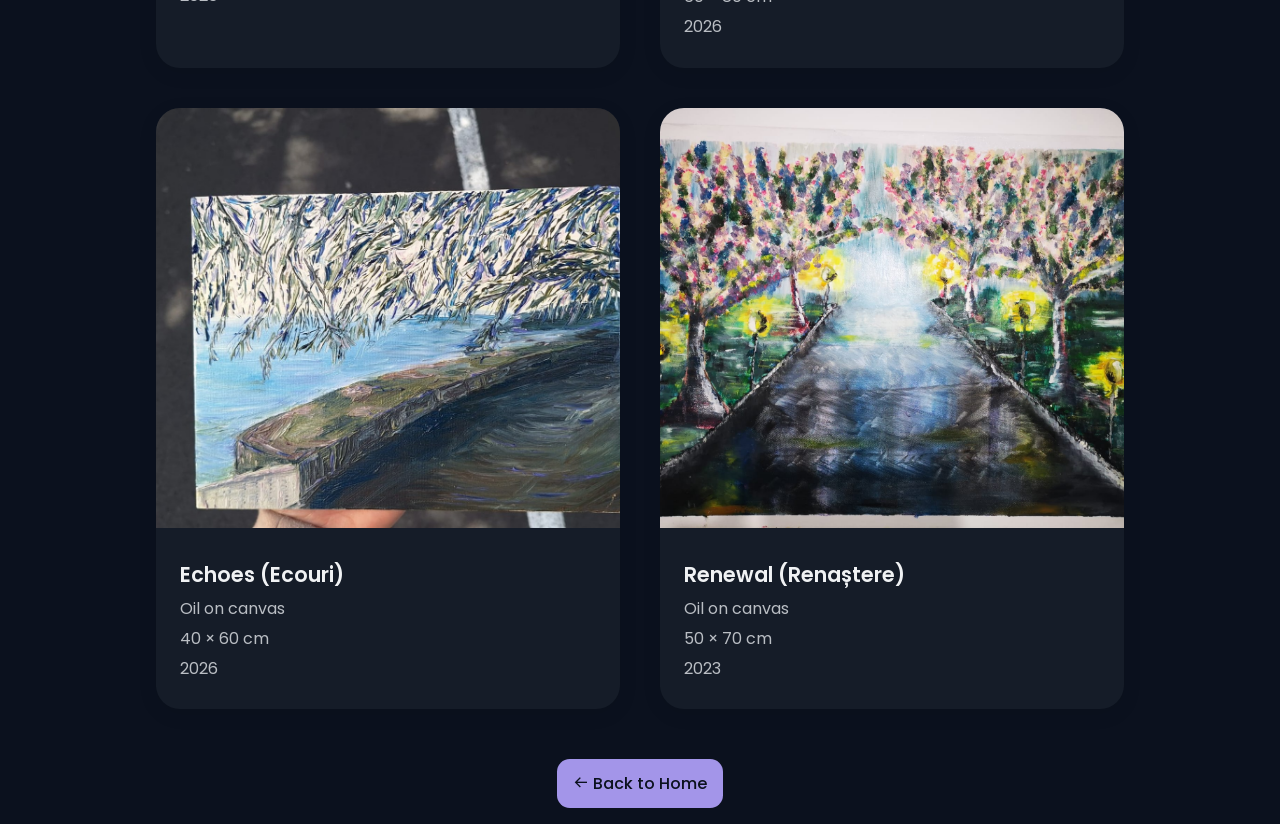
==== commit d6b9354f: "Update paintings.html" ====
--- a/paintings.html
+++ b/paintings.html
@@ -44,7 +44,7 @@
 
             <div class="painting__content">
                 
-                <h3 class="painting__title" style="font-size: 16px;">
+                <h3 class="painting__title" style="font-size: 7px;">
                         Whispers of poppies (Șoaptele macilor)
                 </h3>
                 
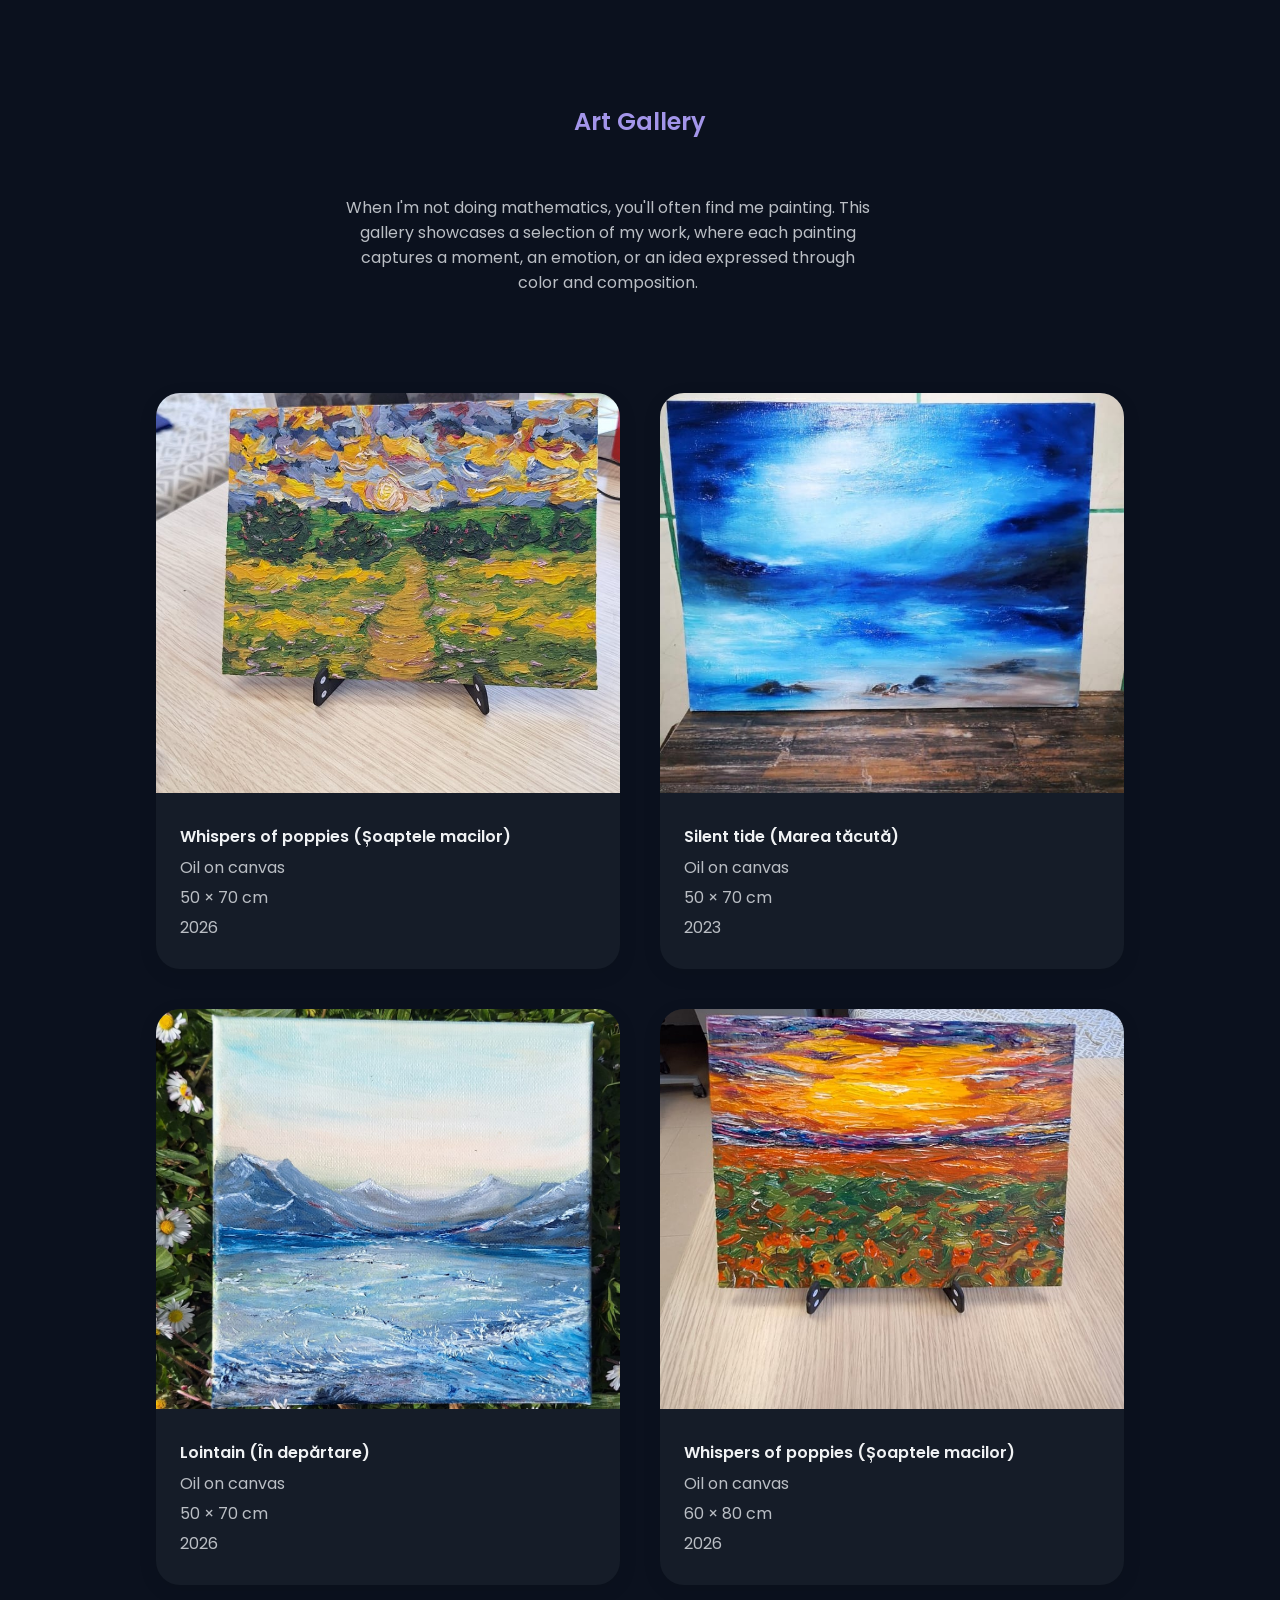
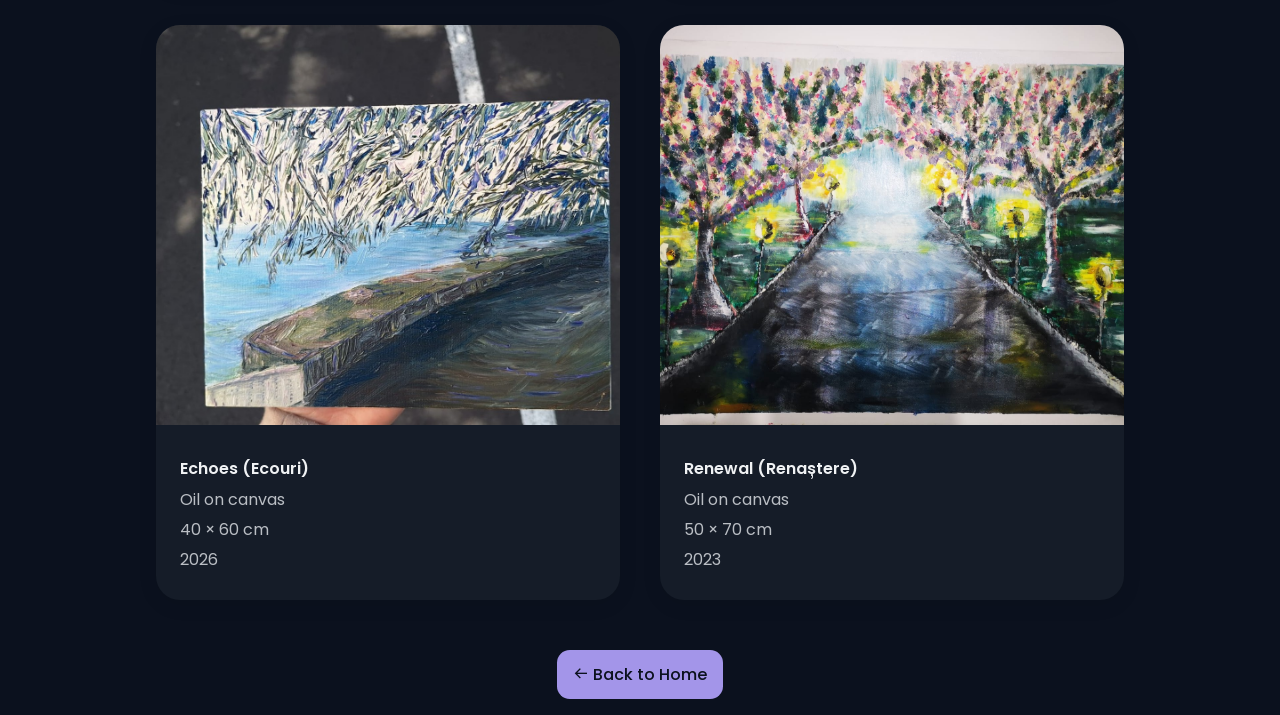
==== commit d77a79ee: "Update paintings.html" ====
--- a/paintings.html
+++ b/paintings.html
@@ -44,7 +44,7 @@
 
             <div class="painting__content">
                 
-                <h3 class="painting__title" style="font-size: 7px;">
+                <h3 class="painting__title">
                         Whispers of poppies (Șoaptele macilor)
                 </h3>
                 
--- a/assets/css/styles.css
+++ b/assets/css/styles.css
@@ -1438,7 +1438,7 @@
 
 .painting__img {
     width: 100%;
-    height: 420px;
+    height: 400px;
     object-fit: cover;
     cursor: pointer;
     transition: transform 0.3s ease;
@@ -1453,7 +1453,7 @@
 }
 
 .painting__title {
-    font-size: 1.3rem;
+    font-size: 1rem;
     margin-bottom: 0.4rem;
 }
 
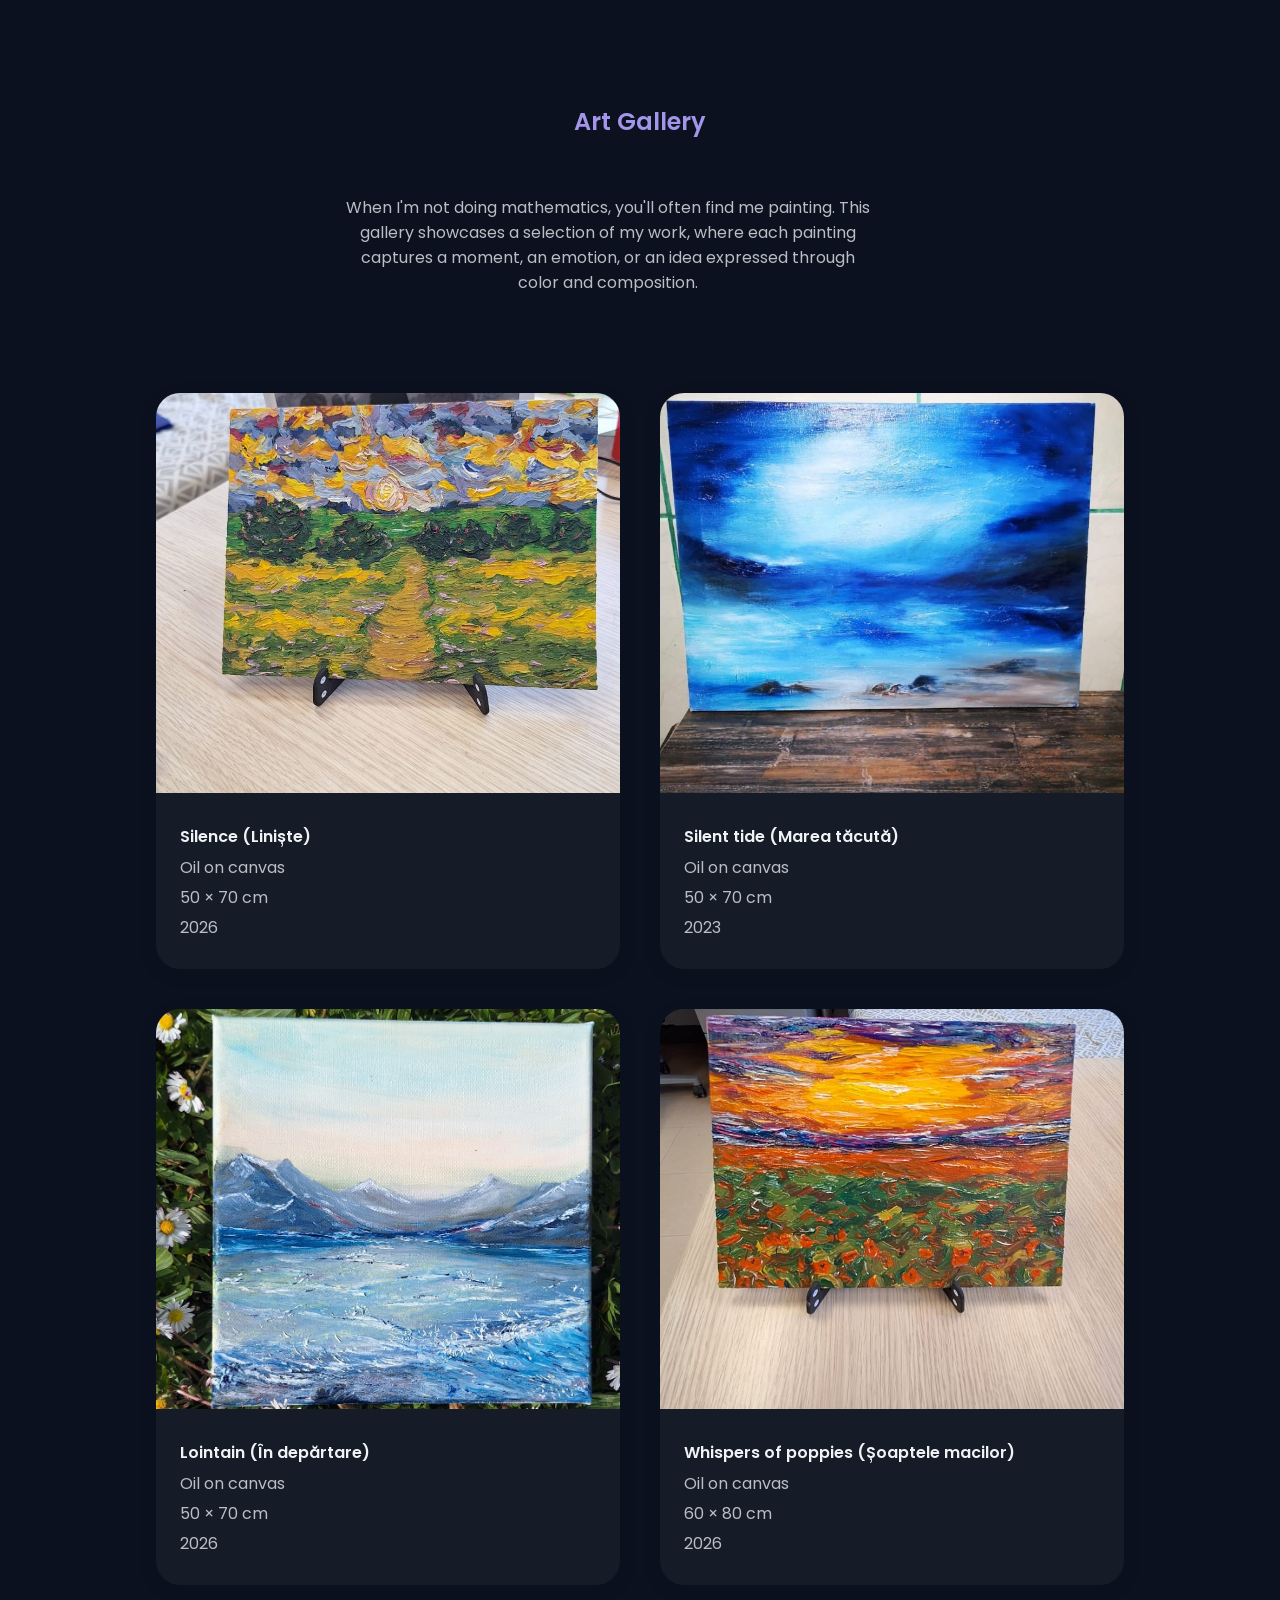
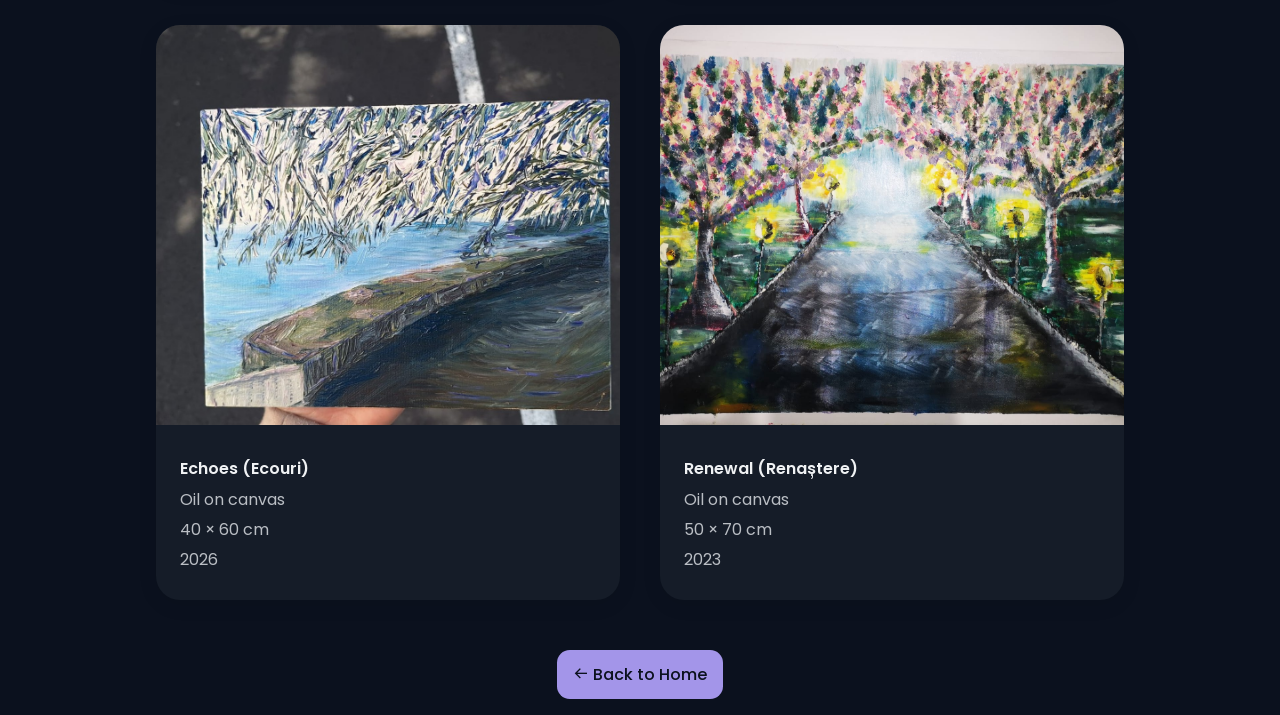
==== commit ed1a0cd7: "Update paintings.html" ====
--- a/paintings.html
+++ b/paintings.html
@@ -45,7 +45,7 @@
             <div class="painting__content">
                 
                 <h3 class="painting__title">
-                        Whispers of poppies (Șoaptele macilor)
+                       Silence (Liniște)
                 </h3>
                 
 
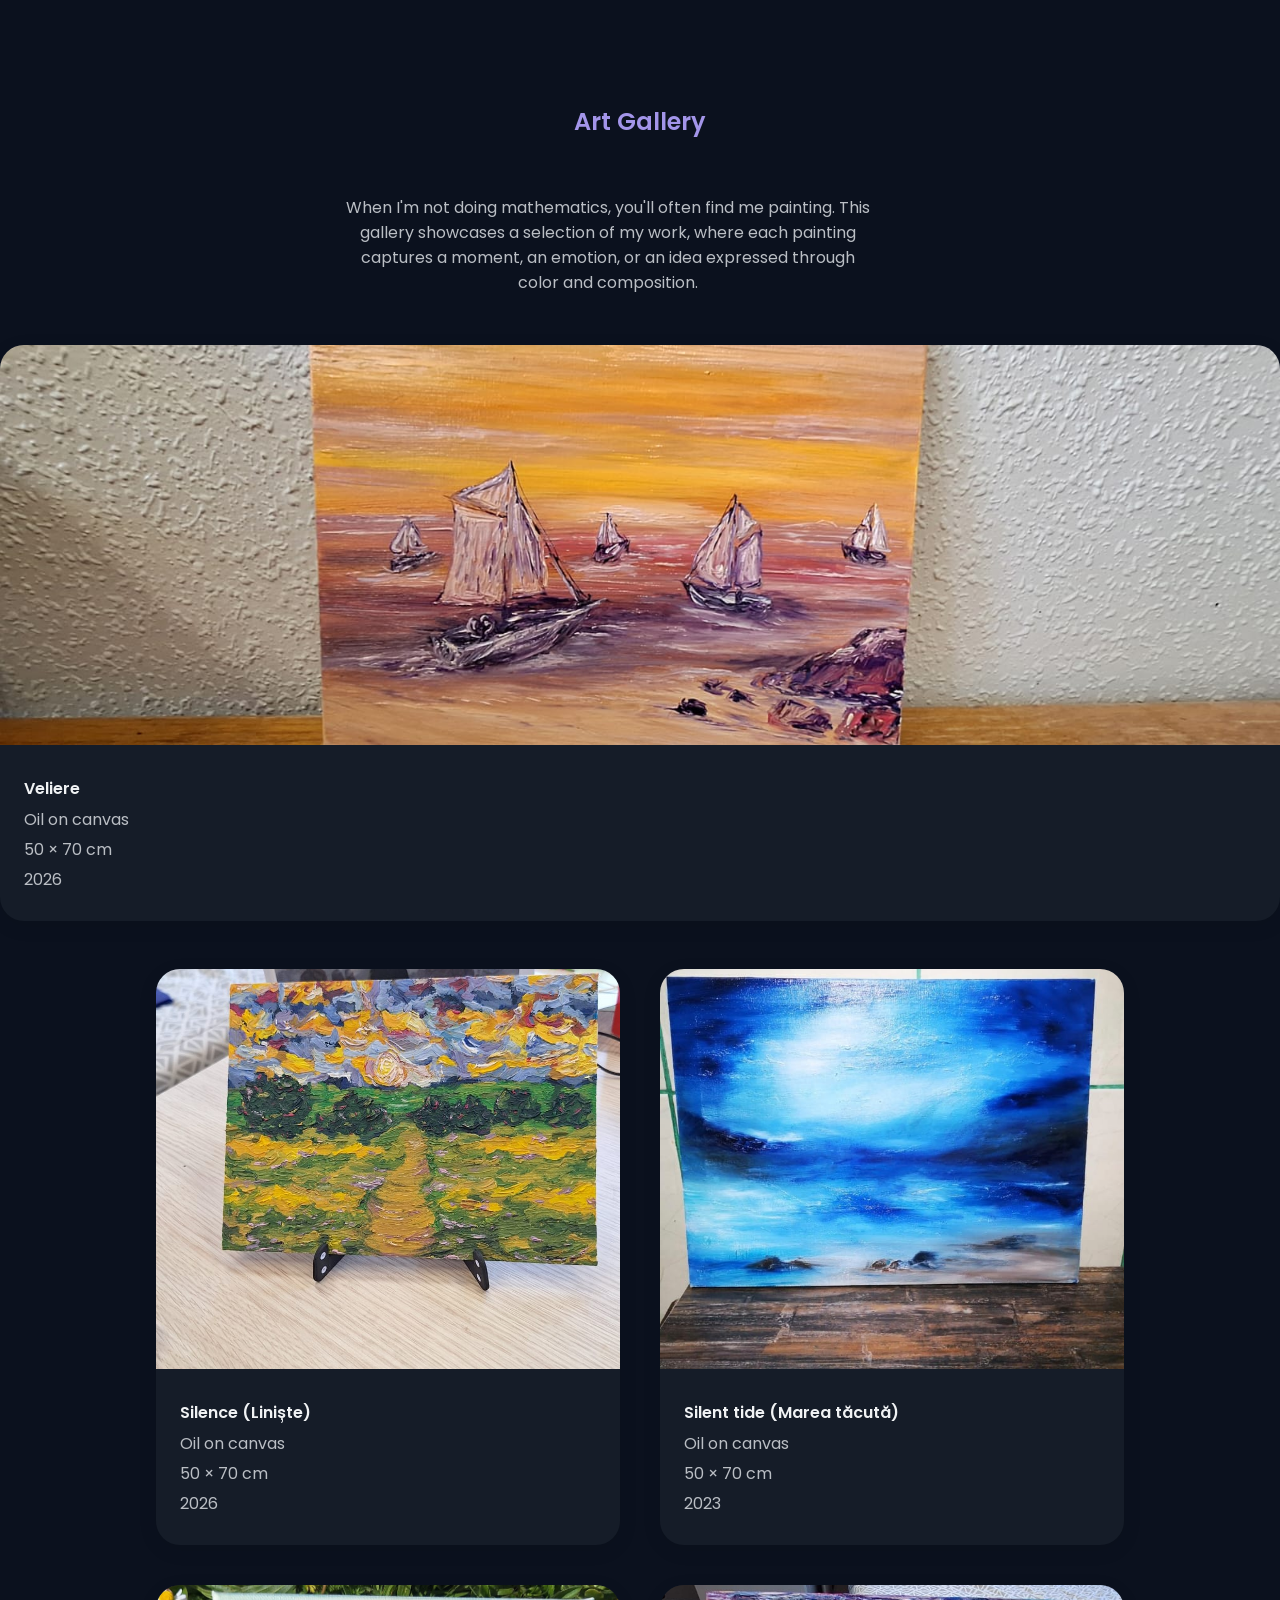
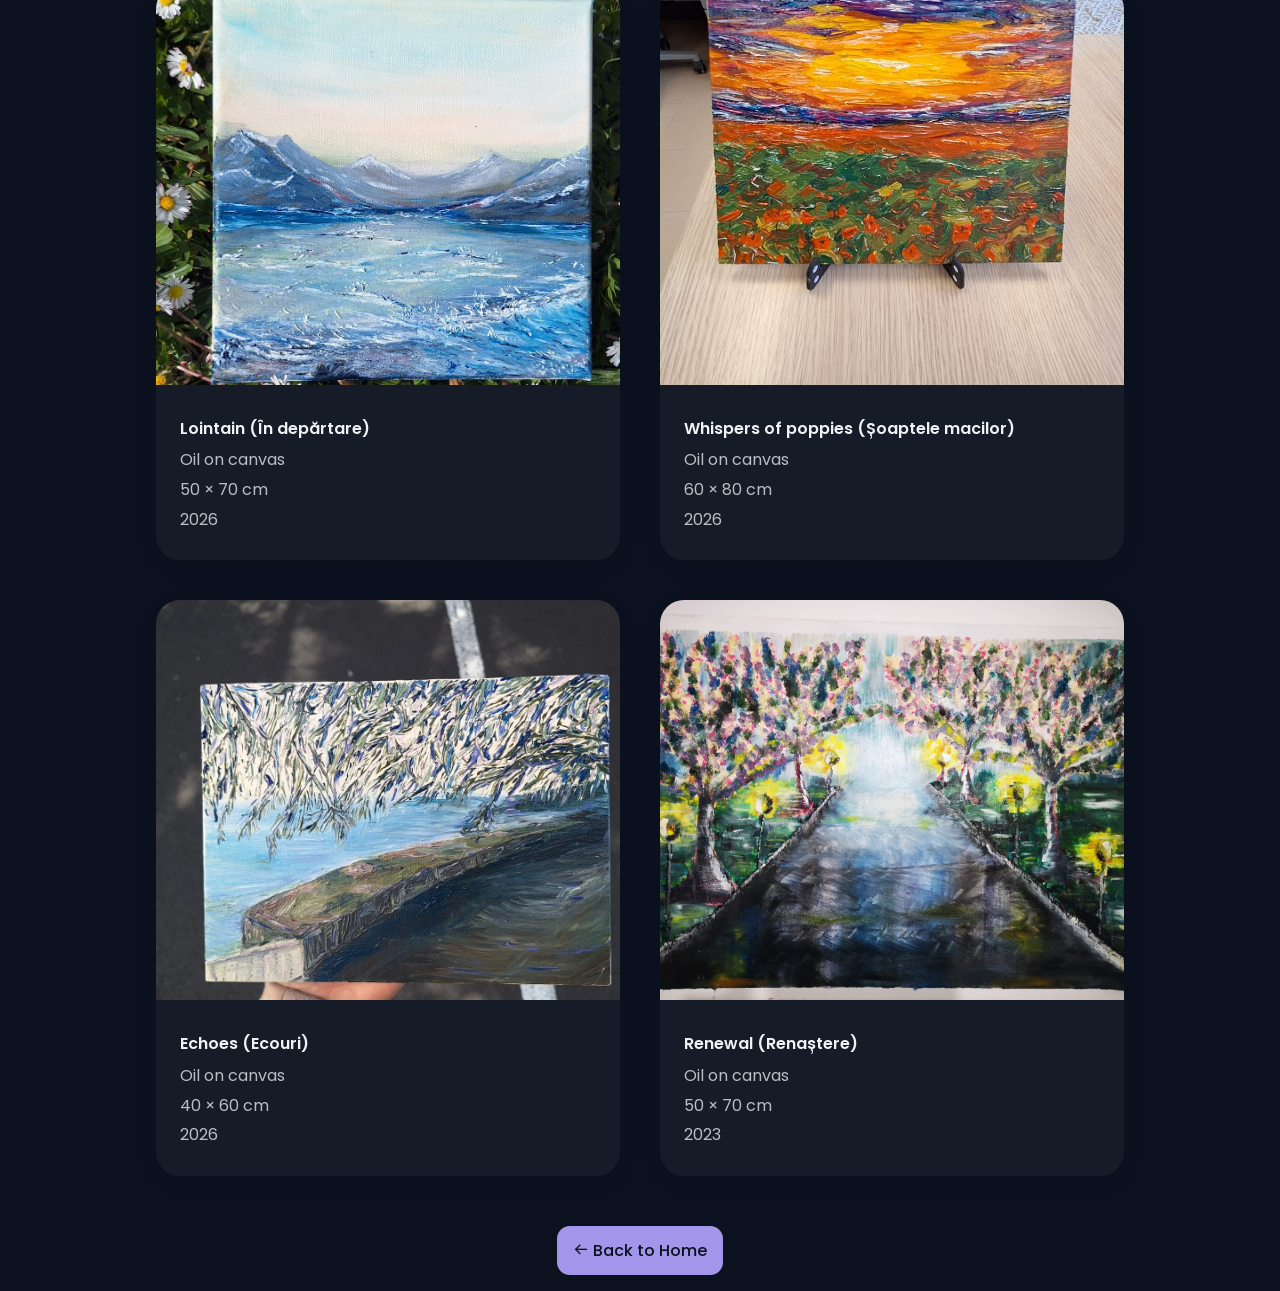
==== commit f8238054: "Update paintings.html" ====
--- a/paintings.html
+++ b/paintings.html
@@ -32,7 +32,39 @@
     </p>
 
     <br><br>
-    
+    <!-- ================= Painting 4 ================= -->
+
+        <div class="painting__card">
+
+            <img src="assets/img/Veliere.jpeg"
+                 class="painting__img"
+                 alt="Lointain">
+
+            <div class="painting__content">
+
+                <h3 class="painting__title">
+                    Veliere
+                </h3>
+
+                <p class="painting__medium">
+                    Oil on canvas
+                </p>
+
+                <p class="painting__dimensions">
+                    50 × 70 cm
+                </p>
+
+                <p class="painting__year">
+                    2026
+                </p>
+                
+            </div>
+
+        </div> 
+
+
+    
+  
 <!-- ================= Painting 11 ================= --> 
     <div class="paintings__container container">
 
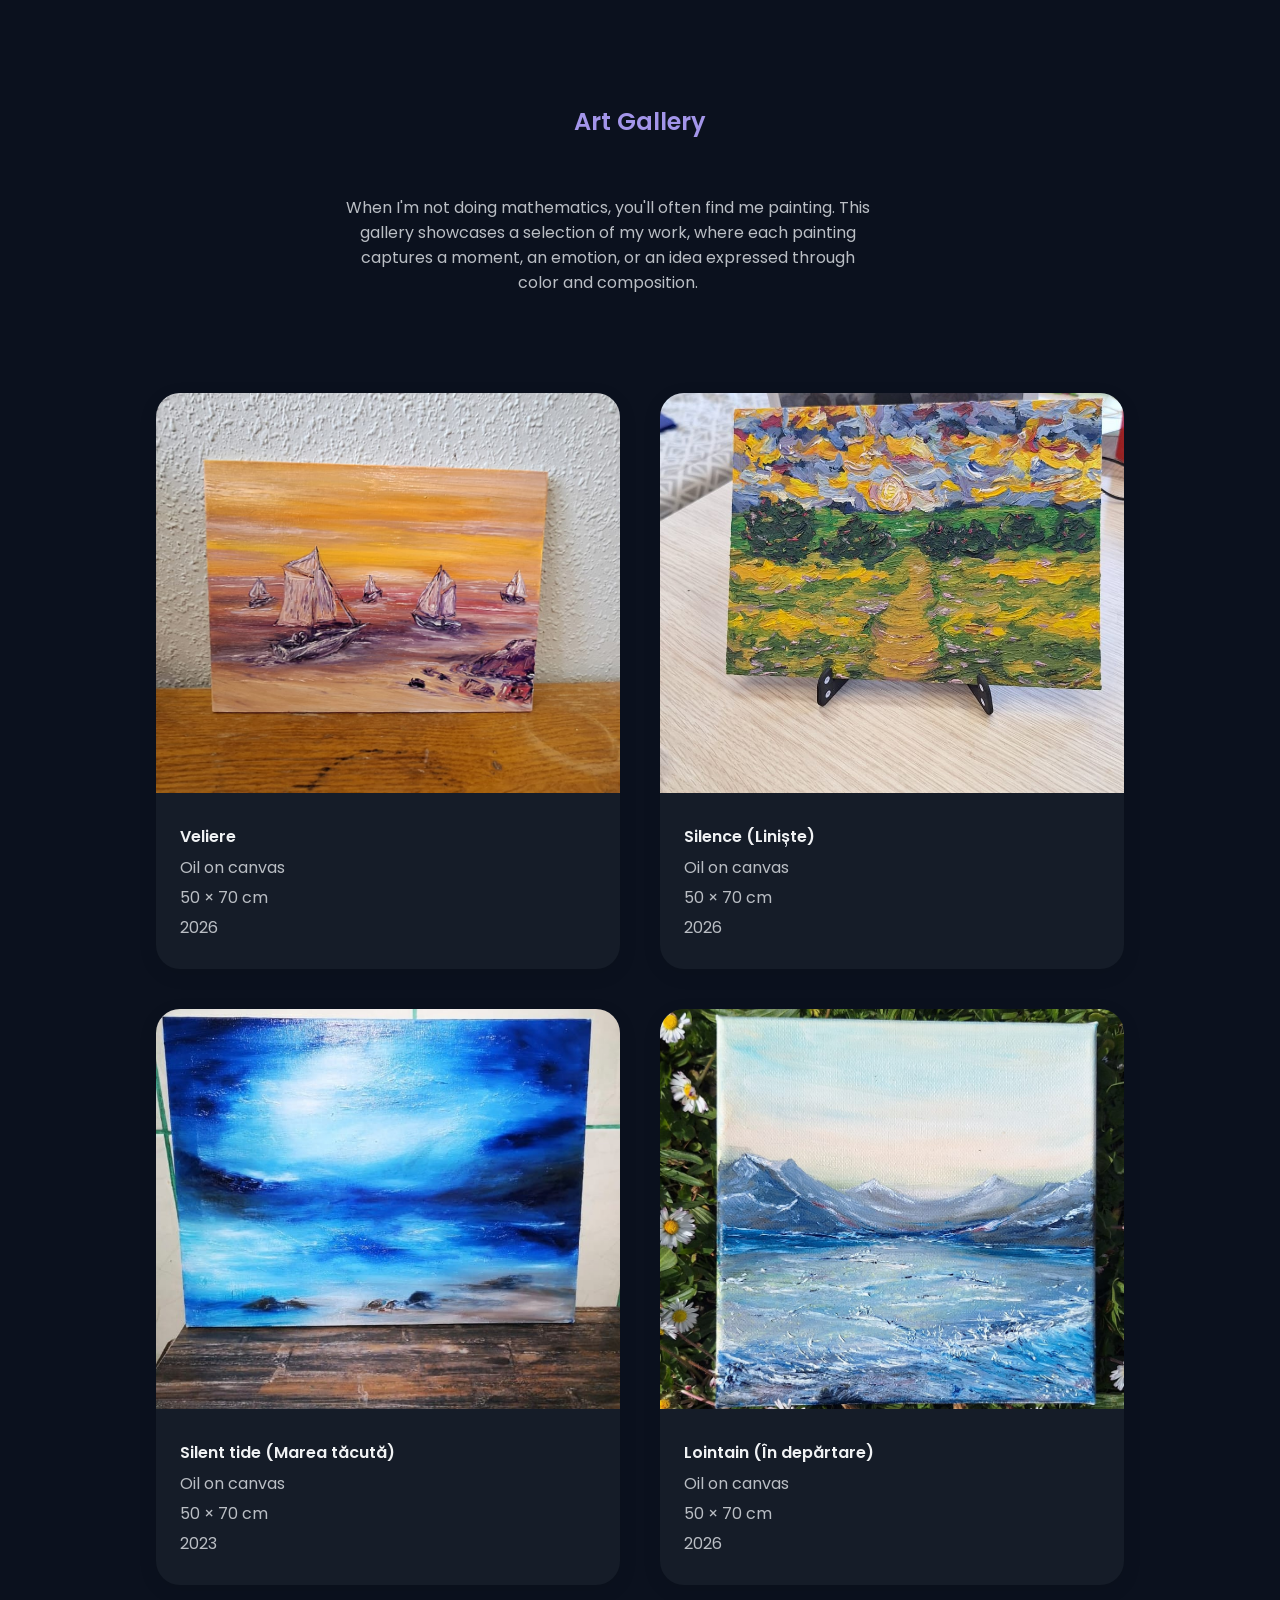
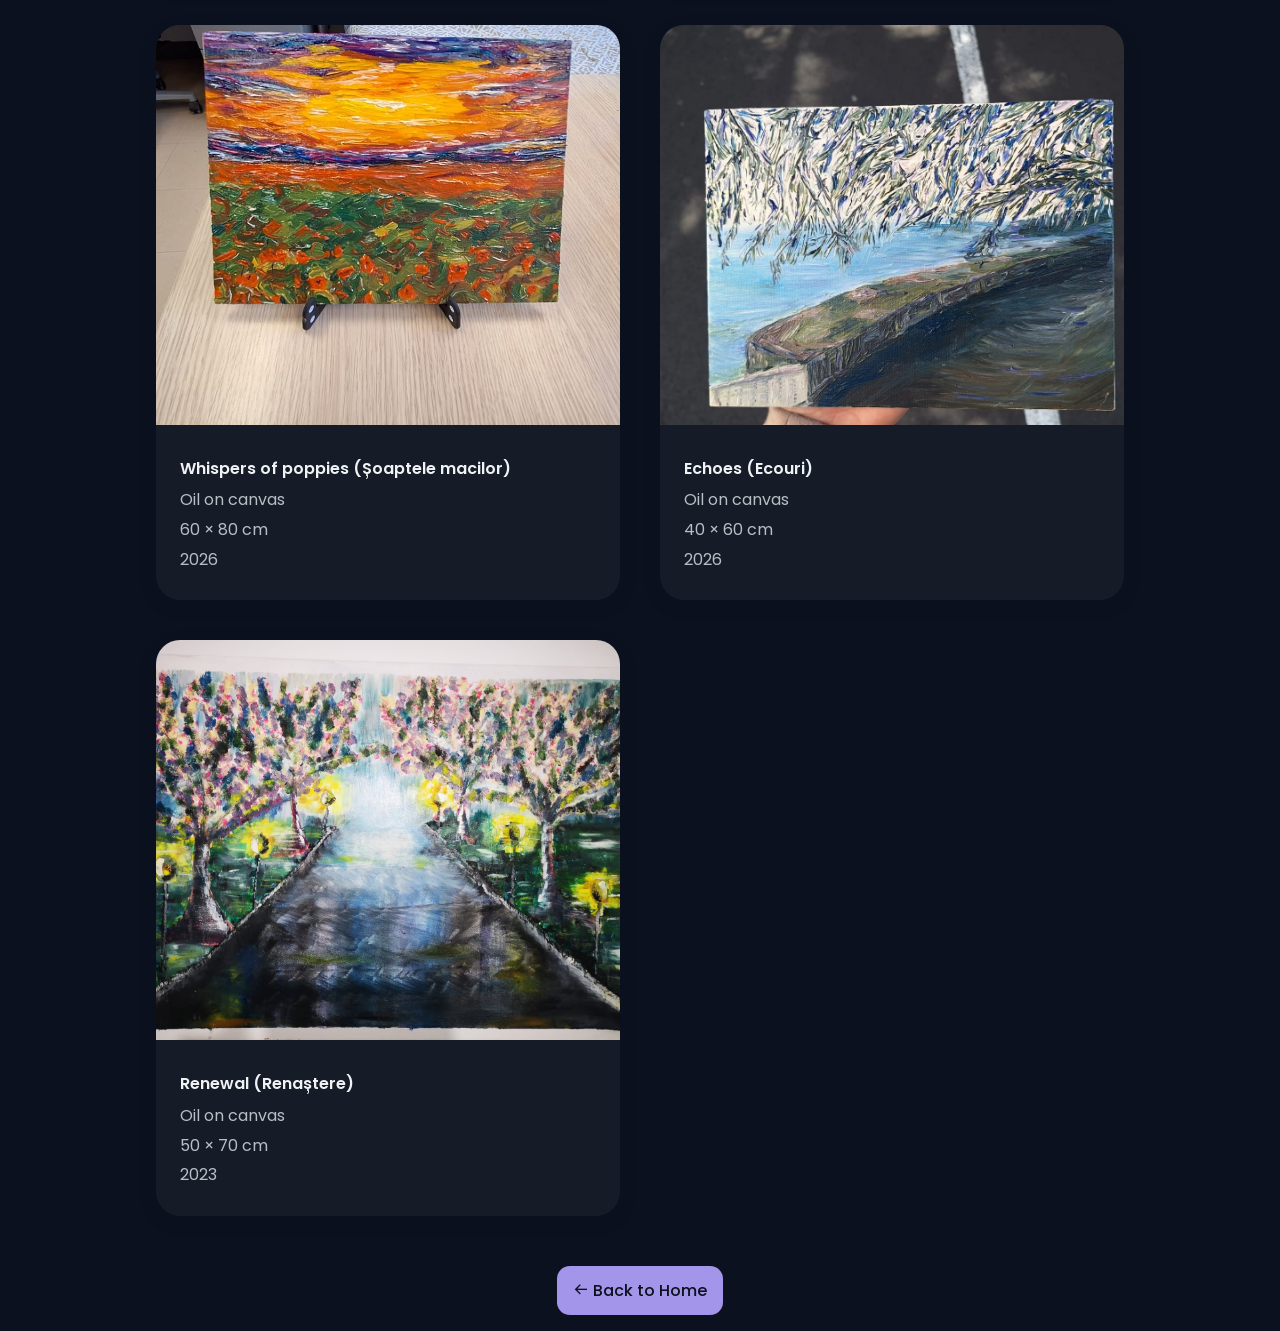
==== commit b22cbfe3: "Update paintings.html" ====
--- a/paintings.html
+++ b/paintings.html
@@ -32,41 +32,44 @@
     </p>
 
     <br><br>
-    <!-- ================= Painting 4 ================= -->
-
-        <div class="painting__card">
-
-            <img src="assets/img/Veliere.jpeg"
-                 class="painting__img"
-                 alt="Lointain">
-
-            <div class="painting__content">
-
-                <h3 class="painting__title">
-                    Veliere
-                </h3>
-
-                <p class="painting__medium">
-                    Oil on canvas
-                </p>
-
-                <p class="painting__dimensions">
-                    50 × 70 cm
-                </p>
-
-                <p class="painting__year">
-                    2026
-                </p>
-                
-            </div>
-
-        </div> 
 
 
     
   
 <!-- ================= Painting 11 ================= --> 
     <div class="paintings__container container">
+
+
+        <!-- ================= Painting 4 ================= -->
+
+        <div class="painting__card">
+
+            <img src="assets/img/Veliere.jpeg"
+                 class="painting__img"
+                 alt="Lointain">
+
+            <div class="painting__content">
+
+                <h3 class="painting__title">
+                    Veliere
+                </h3>
+
+                <p class="painting__medium">
+                    Oil on canvas
+                </p>
+
+                <p class="painting__dimensions">
+                    50 × 70 cm
+                </p>
+
+                <p class="painting__year">
+                    2026
+                </p>
+                
+            </div>
+
+        </div> 
+
 
         <div class="painting__card">
 
